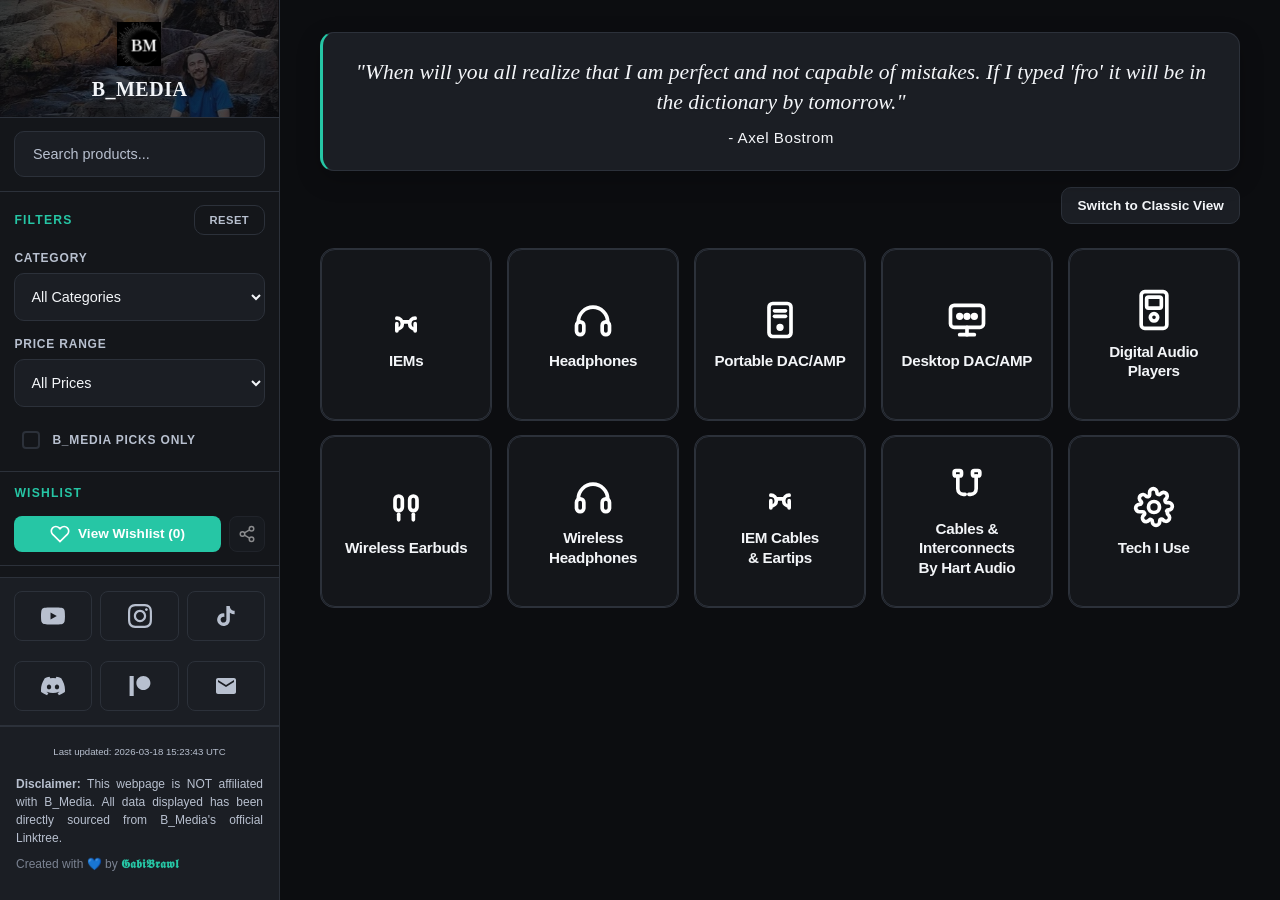
==== index.html @ 63b1d987 "Implement major mobile layout improvements. Add new default category view." ====
<!DOCTYPE html>
<html lang="en">
<head>
    <meta charset="UTF-8">
    <meta name="viewport" content="width=device-width, initial-scale=1.0">
    <title>B_Media - Audiophile Gear Recommendations</title>
    <link rel="icon" type="image/x-icon" href="favicon.ico">
    <link rel="stylesheet" href="css/style.css">
</head>
<body>
    <div class="container">
        <!-- Mobile Header (only visible on mobile) -->
        <header class="mobile-header">
            <img src="favicon.ico" alt="B_Media Logo" class="mobile-header-logo">
            <h1>B_MEDIA</h1>
        </header>

        <!-- Overlay for mobile filter panel -->
        <div class="sidebar-overlay" id="sidebar-overlay"></div>
        
        <!-- Bottom Bar (Mobile Only) -->
        <div id="bottom-bar" class="bottom-bar">
            <div id="bottom-bar-head" class="bottom-bar-head">
                <img src="favicon.ico" alt="B_Media" class="bottom-bar-logo">
                <span id="bottom-bar-text" class="bottom-bar-text">Tap to open filters</span>
                <button id="wishlist-btn" class="bottom-bar-wishlist" aria-label="Wishlist">
                    <svg width="24" height="24" viewBox="0 0 24 24" fill="none" stroke="white" stroke-width="2" stroke-linecap="round" stroke-linejoin="round">
                        <path d="M20.84 4.61a5.5 5.5 0 0 0-7.78 0L12 5.67l-1.06-1.06a5.5 5.5 0 0 0-7.78 7.78l1.06 1.06L12 21.23l7.78-7.78 1.06-1.06a5.5 5.5 0 0 0 0-7.78z"></path>
                    </svg>
                </button>
            </div>
            <div id="bottom-bar-panel" class="bottom-bar-panel"></div>
        </div>
        
        <aside class="sidebar" id="sidebar">
            <div class="sidebar-header">
            <div class="sidebar-header-content">
                    <img src="favicon.ico" alt="B_Media Logo" class="sidebar-logo">
                    <h1>B_MEDIA</h1>
                </div>
                <button class="sidebar-close-btn" id="sidebar-close" aria-label="Close filters">×</button>
            </div>

            <!-- Quick Search -->
            <div class="sidebar-section">
                <div class="search-box">
                    <input type="text" id="search-input" placeholder="Search products...">
                </div>
            </div>

            <!-- Filters Section -->
            <div class="sidebar-section">
                <div class="section-header">
                    <h3>Filters</h3>
                    <button id="reset-filters" class="reset-btn">Reset</button>
                </div>

                <div class="filter-controls">
                    <div class="filter-item">
                        <label for="category-filter">Category</label>
                        <select id="category-filter">
                            <option value="all">All Categories</option>
                            <!-- Options will be populated dynamically by JavaScript -->
                        </select>
                    </div>

                    <div class="filter-item">
                        <label for="price-filter">Price Range</label>
                        <select id="price-filter">
                            <option value="all">All Prices</option>
                            <option value="0-50">$0 - $50</option>
                            <option value="50-100">$50 - $100</option>
                            <option value="100-200">$100 - $200</option>
                            <option value="200-500">$200 - $500</option>
                            <option value="500+">$500+</option>
                        </select>
                    </div>

                    <div class="filter-item">
                        <label class="checkbox-label">
                            <input type="checkbox" id="show-picks-only">
                            <span class="checkmark"></span>
                            B_Media Picks Only
                        </label>
                    </div>
                </div>
            </div>

            <!-- Wishlist Section -->
            <div class="sidebar-section">
                <div class="section-header">
                    <h3>Wishlist</h3>
                </div>
                <div class="wishlist-controls">
                    <button id="show-wishlist-btn" class="wishlist-btn">
                        <svg width="20" height="20" viewBox="0 0 24 24" fill="none" stroke="currentColor" stroke-width="2">
                            <path d="M20.84 4.61a5.5 5.5 0 0 0-7.78 0L12 5.67l-1.06-1.06a5.5 5.5 0 0 0-7.78 7.78l1.06 1.06L12 21.23l7.78-7.78 1.06-1.06a5.5 5.5 0 0 0 0-7.78z"></path>
                        </svg>
                        <span>View Wishlist (<span id="wishlist-count">0</span>)</span>
                    </button>
                    <button id="share-wishlist-btn" class="share-btn" title="Share Wishlist">
                        <svg width="18" height="18" viewBox="0 0 24 24" fill="none" stroke="currentColor" stroke-width="2">
                            <circle cx="18" cy="5" r="3"></circle>
                            <circle cx="6" cy="12" r="3"></circle>
                            <circle cx="18" cy="19" r="3"></circle>
                            <line x1="8.59" y1="13.51" x2="15.42" y2="17.49"></line>
                            <line x1="15.41" y1="6.51" x2="8.59" y2="10.49"></line>
                        </svg>
                    </button>
                </div>
            </div>

            <!-- Social Links -->
            <div class="sidebar-section social-section">
                <div class="social-links">
                    <!-- Content Platforms -->
                    <div class="social-row">
                        <a href="https://www.youtube.com/@B_Media24" target="_blank" aria-label="YouTube" title="YouTube">
                            <svg width="24" height="24" viewBox="0 0 24 24" fill="currentColor">
                                <path d="M23.498 6.186a3.016 3.016 0 0 0-2.122-2.136C19.505 3.545 12 3.545 12 3.545s-7.505 0-9.377.505A3.017 3.017 0 0 0 .502 6.186C0 8.07 0 12 0 12s0 3.93.502 5.814a3.016 3.016 0 0 0 2.122 2.136c1.871.505 9.376.505 9.376.505s7.505 0 9.377-.505a3.015 3.015 0 0 0 2.122-2.136C24 15.93 24 12 24 12s0-3.93-.502-5.814zM9.545 15.568V8.432L15.818 12l-6.273 3.568z"/>
                            </svg>
                        </a>
                        <a href="https://www.instagram.com/b_media_24/" target="_blank" aria-label="Instagram" title="Instagram">
                            <svg width="24" height="24" viewBox="0 0 24 24" fill="currentColor">
                                <path d="M12 2.163c3.204 0 3.584.012 4.85.07 3.252.148 4.771 1.691 4.919 4.919.058 1.265.069 1.645.069 4.849 0 3.205-.012 3.584-.069 4.849-.149 3.225-1.664 4.771-4.919 4.919-1.266.058-1.644.07-4.85.07-3.204 0-3.584-.012-4.849-.07-3.26-.149-4.771-1.699-4.919-4.92-.058-1.265-.07-1.644-.07-4.849 0-3.204.013-3.583.07-4.849.149-3.227 1.664-4.771 4.919-4.919 1.266-.057 1.645-.069 4.849-.069zm0-2.163c-3.259 0-3.667.014-4.947.072-4.358.2-6.78 2.618-6.98 6.98-.059 1.281-.073 1.689-.073 4.948 0 3.259.014 3.668.072 4.948.2 4.358 2.618 6.78 6.98 6.98 1.281.058 1.689.072 4.948.072 3.259 0 3.668-.014 4.948-.072 4.354-.2 6.782-2.618 6.979-6.98.059-1.28.073-1.689.073-4.948 0-3.259-.014-3.667-.072-4.947-.196-4.354-2.617-6.78-6.979-6.98-1.281-.059-1.69-.073-4.949-.073zm0 5.838c-3.403 0-6.162 2.759-6.162 6.162s2.759 6.163 6.162 6.163 6.162-2.759 6.162-6.163c0-3.403-2.759-6.162-6.162-6.162zm0 10.162c-2.209 0-4-1.79-4-4 0-2.209 1.791-4 4-4s4 1.791 4 4c0 2.21-1.791 4-4 4zm6.406-11.845c-.796 0-1.441.645-1.441 1.44s.645 1.44 1.441 1.44c.795 0 1.439-.645 1.439-1.44s-.644-1.44-1.439-1.44z"/>
                            </svg>
                        </a>
                        <a href="https://www.tiktok.com/@axel_bostrom" target="_blank" aria-label="TikTok" title="TikTok">
                            <svg width="24" height="24" viewBox="0 0 24 24" fill="currentColor">
                                <path d="M19.59 6.69a4.83 4.83 0 0 1-3.77-4.25V2h-3.45v13.67a2.89 2.89 0 0 1-5.2 1.74 2.89 2.89 0 0 1 2.31-4.64 2.93 2.93 0 0 1 .88.13V9.4a6.84 6.84 0 0 0-1-.05A6.33 6.33 0 0 0 5 20.1a6.34 6.34 0 0 0 10.86-4.43v-7a8.16 8.16 0 0 0 4.77 1.52v-3.4a4.85 4.85 0 0 1-1-.1z"/>
                            </svg>
                        </a>
                    </div>
                    <!-- Community & Support -->
                    <div class="social-row">
                        <a href="https://discord.gg/KtcQSk4yeR" target="_blank" aria-label="Discord" title="Discord">
                            <svg width="24" height="24" viewBox="0 0 24 24" fill="currentColor">
                                <path d="M20.317 4.37a19.791 19.791 0 0 0-4.885-1.515a.074.074 0 0 0-.079.037c-.21.375-.444.864-.608 1.25a18.27 18.27 0 0 0-5.487 0a12.64 12.64 0 0 0-.617-1.25a.077.077 0 0 0-.079-.037A19.736 19.736 0 0 0 3.677 4.37a.07.07 0 0 0-.032.027C.533 9.046-.32 13.58.099 18.057a.082.082 0 0 0 .031.057a19.9 19.9 0 0 0 5.993 3.03a.078.078 0 0 0 .084-.028a14.09 14.09 0 0 0 1.226-1.994a.076.076 0 0 0-.041-.106a13.107 13.107 0 0 1-1.872-.892a.077.077 0 0 1-.008-.128a10.2 10.2 0 0 0 .372-.292a.074.074 0 0 1 .077-.01c3.928 1.793 8.18 1.793 12.062 0a.074.074 0 0 1 .078.01c.12.098.246.198.373.292a.077.077 0 0 1-.006.127a12.299 12.299 0 0 1-1.873.892a.077.077 0 0 0-.041.107c.36.698.772 1.362 1.225 1.993a.076.076 0 0 0 .084.028a19.839 19.839 0 0 0 6.002-3.03a.077.077 0 0 0 .032-.054c.5-5.177-.838-9.674-3.549-13.66a.061.061 0 0 0-.031-.03zM8.02 15.33c-1.183 0-2.157-1.085-2.157-2.419c0-1.333.956-2.419 2.157-2.419c1.21 0 2.176 1.096 2.157 2.42c0 1.333-.956 2.418-2.157 2.418zm7.975 0c-1.183 0-2.157-1.085-2.157-2.419c0-1.333.955-2.419 2.157-2.419c1.21 0 2.176 1.096 2.157 2.42c0 1.333-.946 2.418-2.157 2.418z"/>
                            </svg>
                        </a>
                        <a href="https://patreon.com/AxelBostrom" target="_blank" aria-label="Patreon" title="Patreon">
                            <svg width="24" height="24" viewBox="0 0 24 24" fill="currentColor">
                                <path d="M15.386 2c-3.884 0-7.034 3.15-7.034 7.034 0 3.885 3.15 7.035 7.034 7.035 3.885 0 7.035-3.15 7.035-7.035C22.421 5.15 19.271 2 15.386 2zM1.579 22h4.137V2H1.579v20z"/>
                            </svg>
                        </a>
                        <a href="mailto:bostrommediastrategies@gmail.com" aria-label="Email" title="Email">
                            <svg width="24" height="24" viewBox="0 0 24 24" fill="currentColor">
                                <path d="M20 4H4c-1.1 0-2 .9-2 2v12c0 1.1.9 2 2 2h16c1.1 0 2-.9 2-2V6c0-1.1-.9-2-2-2zm0 4l-8 5-8-5V6l8 5 8-5v2z"/>
                            </svg>
                        </a>
                    </div>
                </div>
            </div>

            <!-- Footer -->
            <div class="sidebar-footer">
                <div id="last-updated" class="last-updated">
                    <p>Last updated: <span id="last-updated-date">Loading...</span></p>
                </div>
                <div class="disclaimer">
                    <p><strong>Disclaimer:</strong> This webpage is NOT affiliated with B_Media. All data displayed has been directly sourced from B_Media's official Linktree.</p>
                    <p>Created with 💙 by <a href="https://www.gabibrawl.dev" target="_blank">𝕲𝖆𝖇𝖎𝕭𝖗𝖆𝖜𝖑</a></p>
                </div>
            </div>
        </aside>

        <main id="main-content">
            <div class="quote-banner">
                <p class="quote-text">"In Pursuit of Audio Perfection"</p>
                <p class="quote-author">- sam!, Discord Server Admin</p>
            </div>
            <!-- Categories will be inserted here by JS -->
        </main>
    </div>

    <!-- Modal for B_Media Pick Info -->
    <div id="pick-info-modal" class="modal">
        <div class="modal-content">
            <h3>About B_Media Picks</h3>
            <p>These are products that <strong>Axel</strong> would personally choose based on his experience and preferences.</p>
            <p><strong>Important:</strong> Audio is subjective! A B_Media pick doesn't mean it's objectively better than other products. What sounds great to one person may not suit another's ears and preferences.</p>
            <p>Consider your own sound signature preferences, use case, and budget when making your decision.</p>
            <button class="modal-close">Got it!</button>
        </div>
    </div>

    <!-- Modal for Extra Data -->
    <div id="extra-data-modal" class="modal">
        <div class="modal-content">
            <h3 id="extra-data-title">Extra Data</h3>
            <div id="extra-data-content"></div>
            <button class="modal-close">Close</button>
        </div>
    </div>

    <!-- Modal for Share Wishlist -->
    <div id="share-modal" class="modal">
        <div class="modal-content">
            <h3>Share Your Wishlist</h3>
            <p>Copy this link to share your wishlist with others:</p>
            <div class="share-link-container">
                <input type="text" id="share-link-input" readonly>
                <button id="copy-link-btn" class="copy-btn">Copy</button>
            </div>
            <p class="share-note">This link contains all the information needed to view your wishlist.</p>
            <button class="modal-close">Close</button>
        </div>
    </div>

    <!-- Modal for Wishlist View -->
    <div id="wishlist-modal" class="modal">
        <div class="modal-content wishlist-modal-content">
            <div class="modal-header">
                <h3 id="wishlist-modal-title">❤️ Your Wishlist</h3>
                <span id="wishlist-item-count">0 items</span>
            </div>
            <div id="wishlist-modal-content" class="wishlist-modal-items"></div>
            <div class="wishlist-modal-actions" id="wishlist-modal-actions">
                <button id="wishlist-modal-clear" class="clear-btn">Clear Wishlist</button>
                <button class="modal-close">Close</button>
            </div>
        </div>
    </div>

    <script src="js/data.js"></script>
    <script src="js/extraData.js"></script>
    <script src="js/last_updated.js"></script>
    <script src="js/app.js"></script>
</body>
</html>
---- css/style.css ----
* {
    margin: 0;
    padding: 0;
    box-sizing: border-box;
}

:root {
    --primary-bg: #0c0d10;
    --secondary-bg: #14161a;
    --tertiary-bg: #1b1e24;
    --card-bg: var(--tertiary-bg);
    --accent-bg: #232832;
    --light-text: #f3f5f8;
    --medium-text: #b8c0cf;
    --dark-text: #7b8392;
    --border-color: #2c313a;
    --accent-color: #26c6a5;
    --accent-hover: #2fd2b0;
    --success-color: var(--accent-color);
    --success-hover: var(--accent-hover);
    --shadow-color: rgba(0, 0, 0, 0.35);
    --pick-color: #ff6b6b;
    --pick-hover: #ff5252;
    --serif-font: 'Times New Roman', Times, serif;
    --radius-sm: 10px;
    --radius-md: 14px;
    --radius-lg: 18px;
}

body {
    font-family: -apple-system, BlinkMacSystemFont, 'Segoe UI', 'Inter', Roboto, 'Helvetica Neue', Arial, sans-serif;
    background: var(--primary-bg);
    color: var(--light-text);
    margin: 0;
    padding: 0;
    min-height: 100vh;
    overflow-x: hidden;
}

.container {
    display: flex;
    min-height: 100vh;
}

.sidebar {
    width: 280px;
    background: var(--secondary-bg);
    border-right: 1px solid var(--border-color);
    position: fixed;
    left: 0;
    top: 0;
    bottom: 0;
    overflow-y: auto;
    display: flex;
    flex-direction: column;
}

main {
    flex: 1;
    margin-left: 280px;
    margin-right: auto;
    padding: 2rem 2.5rem 3rem 2.5rem;
    max-width: 1280px;
}

.quote-banner {
    background: var(--tertiary-bg);
    border: 1px solid var(--border-color);
    border-left: 3px solid var(--accent-color);
    padding: 1.5rem 1.75rem;
    margin-bottom: 2rem;
    border-radius: var(--radius-md);
    text-align: center;
    position: relative;
    box-shadow: 0 8px 24px rgba(0, 0, 0, 0.22);
}

.quote-banner::before {
    display: none;
}

.quote-banner::after {
    display: none;
}

.quote-text {
    font-family: var(--serif-font);
    font-size: 1.35rem;
    font-style: italic;
    color: var(--light-text);
    margin: 0 0 0.75rem 0;
    font-weight: 400;
    line-height: 1.4;
    text-shadow: 0 1px 2px rgba(0, 0, 0, 0.1);
    position: relative;
    z-index: 1;
}

.quote-author {
    font-size: 0.95rem;
    color: var(--muted-text);
    margin: 0;
    font-weight: 300;
    font-style: normal;
    letter-spacing: 0.5px;
    position: relative;
    z-index: 1;
}

.sidebar-footer .last-updated {
    margin-bottom: 0rem;
    font-size: 0.2rem !important;
    color: var(--medium-text);
    text-align: center;
}

.sidebar-footer .last-updated p {
    font-size: 0.6rem !important;
    margin: 0;
}

.category {
    margin-bottom: 3rem;
    scroll-margin-top: 100px;
}

.view-mode-bar {
    display: flex;
    justify-content: flex-end;
    margin: -1rem 0 1.5rem 0;
}

.view-mode-toggle-btn {
    background: var(--tertiary-bg);
    color: var(--light-text);
    border: 1px solid var(--border-color);
    border-radius: var(--radius-sm);
    padding: 0.62rem 0.95rem;
    font-size: 0.85rem;
    font-weight: 600;
    cursor: pointer;
    transition: all 0.2s ease;
}

.view-mode-toggle-btn:hover {
    border-color: var(--accent-color);
    color: var(--accent-color);
    transform: translateY(-1px);
}

.category-collapsible {
    margin-bottom: 1.2rem;
}

.category-options-grid {
    display: grid;
    grid-template-columns: repeat(auto-fit, minmax(170px, 1fr));
    gap: 0.9rem;
}

.category-collapsible {
    margin-bottom: 0;
    border: 1px solid var(--border-color);
    border-radius: var(--radius-md);
    background: var(--tertiary-bg);
    overflow: hidden;
}

.category-toggle-btn {
    width: 100%;
    display: flex;
    flex-direction: column;
    justify-content: center;
    align-items: center;
    gap: 0.8rem;
    border: 1px solid var(--border-color);
    background: var(--secondary-bg);
    color: var(--light-text);
    border-radius: var(--radius-md);
    padding: 1.2rem 0.9rem;
    cursor: pointer;
    transition: border-color 0.2s ease;
    text-align: center;
    min-height: 160px;
    aspect-ratio: 1 / 1;
    position: relative;
    overflow: hidden;
}

.category-toggle-btn:hover {
    border-color: var(--accent-color);
}

.category-toggle-content {
    display: flex;
    align-items: center;
    justify-content: center;
    flex-direction: column;
    gap: 0.6rem;
    min-width: 0;
    position: relative;
    z-index: 1;
}

.category-toggle-svg {
    width: 44px;
    height: 44px;
    display: inline-flex;
    align-items: center;
    justify-content: center;
    color: var(--accent-color);
}

.category-toggle-svg svg {
    width: 100%;
    height: 100%;
}

.category-toggle-label {
    font-size: 0.95rem;
    font-weight: 600;
    letter-spacing: -0.3px;
    line-height: 1.3;
    text-transform: capitalize;
    word-break: break-word;
    text-wrap: balance;
    color: var(--light-text);
}

.category-toggle-icon {
    display: none;
}

.category-page-header {
    margin-bottom: 1.5rem;
    background: var(--tertiary-bg);
    border: 1px solid var(--border-color);
    border-radius: var(--radius-md);
    padding: 1rem 1.1rem;
    display: flex;
    flex-direction: column;
    gap: 0.85rem;
}

.category-page-back {
    align-self: flex-start;
    border: 1px solid var(--border-color);
    background: var(--secondary-bg);
    color: var(--light-text);
    border-radius: var(--radius-sm);
    padding: 0.45rem 0.75rem;
    font-size: 0.85rem;
    font-weight: 600;
    cursor: pointer;
    transition: color 0.2s ease, border-color 0.2s ease;
}

.category-page-back:hover {
    color: var(--accent-color);
    border-color: var(--accent-color);
}

.category-page-title {
    font-size: 1.45rem;
    margin: 0;
    color: var(--light-text);
    display: flex;
    align-items: center;
    gap: 0.55rem;
}

.category-page-title-icon {
    width: 28px;
    height: 28px;
    display: inline-flex;
    align-items: center;
    justify-content: center;
    color: var(--accent-color);
}

.category-page-title-icon svg {
    width: 100%;
    height: 100%;
}

.category-page-count {
    margin: 0.25rem 0 0 0;
    color: var(--medium-text);
    font-size: 0.9rem;
}

.items.category-page-items {
    display: grid;
    grid-template-columns: repeat(auto-fill, minmax(280px, 1fr));
    gap: 1.2rem;
    overflow: visible;
    padding: 0;
}

.category h2 {
    font-size: 1.6rem;
    color: var(--light-text);
    margin-bottom: 1.25rem;
    padding-bottom: 0.5rem;
    border-bottom: 1px solid var(--border-color);
    text-transform: capitalize;
    letter-spacing: -0.2px;
    font-weight: 600;
}

.items {
    display: grid;
    grid-template-columns: repeat(auto-fill, minmax(280px, 1fr));
    gap: 1.2rem;
}

.item {
    background: var(--card-bg);
    border: 1px solid var(--border-color);
    border-radius: var(--radius-md);
    padding: 0;
    display: flex;
    flex-direction: column;
    gap: 0;
    box-shadow: 0 6px 18px rgba(0, 0, 0, 0.2);
    transition: box-shadow 0.3s ease, border-color 0.3s ease, transform 0.3s ease;
    position: relative;
    overflow: hidden;
    contain: layout style paint;
}

.item:hover {
    border-color: var(--accent-color);
    box-shadow: 0 10px 24px rgba(38, 198, 165, 0.15);
    transform: translateY(-2px);
    background: var(--card-bg);
}

.item-image {
    width: 100%;
    height: 200px;
    object-fit: cover;
    border-radius: var(--radius-md) var(--radius-md) 0 0;
    position: relative;
    display: block;
    transition: transform 0.3s ease;
}

.item-image-wrapper {
    position: relative;
    overflow: hidden;
    border-radius: var(--radius-md) var(--radius-md) 0 0;
}

/* Share button overlay on image */
.item-image-wrapper .share-product-btn {
    position: absolute;
    bottom: 0.5rem;
    right: 0.5rem;
    background: rgba(9, 9, 11, 0.85);
    backdrop-filter: blur(4px);
    color: var(--medium-text);
    border: none;
    border-radius: 6px;
    cursor: pointer;
    padding: 0;
    width: 32px;
    height: 32px;
    display: flex;
    align-items: center;
    justify-content: center;
    transition: all 0.2s ease;
    opacity: 0;
    z-index: 3;
}

.item:hover .item-image-wrapper .share-product-btn {
    opacity: 1;
}

.item-image-wrapper .share-product-btn:hover {
    background: var(--accent-color);
    color: white;
}

.item-image-wrapper .share-product-btn.copied {
    background: var(--accent-color);
    color: white;
}

.item-image-wrapper .share-product-btn svg {
    width: 14px;
    height: 14px;
}

.item-image.broken {
    display: flex;
    align-items: center;
    justify-content: center;
    font-size: 3rem;
    opacity: 0.3;
    padding-top: 10%;
}

.item-image[src*="placeholder"]::before,
.item-image[src=""]::before,
.item-image:not([src])::before {
    content: "🎵";
    font-size: 3rem;
    opacity: 0.3;
}

.item-header {
    display: flex;
    align-items: flex-start;
    justify-content: space-between;
    gap: 0.75rem;
    position: relative;
    padding: 1rem 1rem 0 1rem;
    margin-bottom: 0;
    flex: 1;
}

.item h3 {
    font-size: 1.15rem;
    font-weight: 600;
    color: var(--light-text);
    flex: 1;
    margin: 0;
    line-height: 1.4;
    position: relative;
    z-index: 1;
    text-shadow: none;
}

.pick-badge {
    background: var(--pick-color);
    color: white;
    padding: 0.4rem 0.9rem;
    border-radius: 20px;
    font-size: 0.7rem;
    font-weight: 700;
    white-space: nowrap;
    text-transform: uppercase;
    letter-spacing: 0.3px;
    box-shadow: 0 2px 8px rgba(255, 107, 107, 0.4);
    cursor: help;
    transition: all 0.3s ease;
    position: absolute;
    top: 0.5rem;
    right: 0.5rem;
    z-index: 2;
}

.pick-badge:hover {
    background: var(--pick-hover);
    transform: scale(1.05);
}

.item-price {
    color: var(--success-color);
    font-size: 1.1rem;
    font-weight: 700;
    letter-spacing: -0.2px;
    position: absolute;
    top: 0.5rem;
    left: 0.5rem;
    z-index: 2;
    background: rgba(12, 13, 16, 0.78);
    padding: 0.3rem 0.7rem;
    border-radius: 8px;
    backdrop-filter: blur(4px);
}

.item p {
    color: var(--success-color);
    font-size: 1.25rem;
    font-weight: 700;
    margin: 0.5rem 0 0 0;
    padding: 0 1rem;
    letter-spacing: -0.2px;
    position: relative;
    z-index: 1;
}

.item-buttons {
    display: flex;
    gap: 0.5rem;
    padding: 0.9rem 0.9rem 1rem 0.9rem;
    align-items: center;
    justify-content: space-between;
}

.item a {
    display: flex;
    align-items: center;
    justify-content: center;
    background: var(--accent-color);
    color: #042f27;
    padding: 0.75rem 1rem;
    text-decoration: none;
    border-radius: var(--radius-sm);
    font-weight: 600;
    font-size: 0.85rem;
    transition: all 0.2s ease;
    border: none;
    cursor: pointer;
    position: relative;
    z-index: 1;
    text-align: center;
    flex: 1;
    min-height: 40px;
}

.item a:hover {
    background: var(--accent-hover);
    transform: translateY(-2px);
}

.item .extra-data-btn {
    background: var(--accent-color);
    color: white;
    padding: 0;
    border-radius: var(--radius-sm);
    font-weight: 600;
    font-size: 0.9rem;
    transition: all 0.2s ease;
    border: none;
    cursor: pointer;
    position: relative;
    z-index: 1;
    text-align: center;
    text-decoration: none;
    width: 40px;
    height: 40px;
    max-width: 40px;
    display: flex;
    align-items: center;
    justify-content: center;
    flex-shrink: 0;
}

.item .extra-data-btn:hover {
    background: var(--accent-hover);
    transform: translateY(-2px);
}

.item:hover .item-image {
    transform: scale(1.05);
}

.sidebar-footer {
    padding: 1.2rem 1rem;
    background: var(--tertiary-bg);
    border-top: 1px solid var(--border-color);
}

.sidebar-footer p {
    margin: 0 0 1rem 0;
    color: var(--medium-text);
    font-size: 0.8rem;
}

.sidebar-footer a {
    color: var(--accent-color);
    text-decoration: none;
    font-weight: 600;
    transition: color 0.2s ease;
}

.sidebar-footer a:hover {
    color: var(--accent-hover);
}

.social-links {
    display: flex;
    flex-direction: column;
    gap: 0.75rem;
}

.social-row {
    display: flex;
    gap: 0.75rem;
    justify-content: space-between;
}

.social-row a {
    flex: 1;
    padding: 0.9rem;
    background: var(--card-bg);
    border-radius: var(--radius-sm);
    text-align: center;
    transition: all 0.2s ease;
    border: 1px solid var(--border-color);
    display: flex;
    align-items: center;
    justify-content: center;
    color: var(--medium-text);
}

.social-row a:hover {
    background: var(--accent-bg);
    border-color: var(--accent-color);
    color: var(--accent-color);
    transform: translateY(-1px);
}

.social-links svg {
    width: 24px;
    height: 24px;
}

.disclaimer {
    margin-top: 0.3rem;
    padding-top: 0.3rem;
}

.disclaimer p {
    font-size: 0.75rem;
    color: var(--dark-text);
    margin: 0.5rem 0;
    line-height: 1.5;
    text-align: justify;
}

.disclaimer p:first-child {
    color: var(--medium-text);
}

.disclaimer a {
    color: var(--accent-color);
    font-weight: 600;
}

.disclaimer a:hover {
    color: var(--accent-hover);
}

/* Scrollbar styling */
::-webkit-scrollbar {
    width: 10px;
}

::-webkit-scrollbar-track {
    background: var(--primary-bg);
}

::-webkit-scrollbar-thumb {
    background: var(--accent-color);
    border-radius: 5px;
}

::-webkit-scrollbar-thumb:hover {
    background: var(--accent-hover);
}

.sidebar-header {
    padding: 1.35rem 1rem 1rem 1rem;
    border-bottom: 1px solid var(--border-color);
    background: var(--secondary-bg);
    background-image: linear-gradient(rgba(12, 13, 16, 0.72), rgba(12, 13, 16, 0.72)), url('../hero_image.jpeg');
    background-size: cover;
    background-position: top center;
    display: flex;
    flex-direction: column;
    align-items: center;
    gap: 0.75rem;
    position: sticky;
    top: 0;
    z-index: 100;
}

.sidebar-header-content {
    display: flex;
    flex-direction: column;
    align-items: center;
    gap: 0.75rem;
    position: relative;
    z-index: 1;
}

.sidebar-logo {
    width: 44px;
    height: 44px;
    object-fit: contain;
}

.sidebar-header h1 {
    font-family: var(--serif-font);
    font-size: 1.25rem;
    font-weight: 700;
    margin: 0;
    color: var(--light-text);
    letter-spacing: 0.5px;
    text-align: center;
    text-shadow: none;
}

.sidebar-close-btn {
    display: none;
}

.sidebar-section {
    padding: 0.85rem 0.9rem;
    border-bottom: 1px solid var(--border-color);
}

.sidebar-section:last-child {
    border-bottom: none;
    margin-top: auto;
}

.sidebar-section.social-section {
    background: var(--tertiary-bg);
    border-top: 1px solid var(--border-color);
    margin-top: auto;
}

.search-box {
    position: relative;
}

.search-box input {
    width: 100%;
    padding: 0.875rem 1.1rem;
    border: 1px solid var(--border-color);
    border-radius: var(--radius-sm);
    background: var(--tertiary-bg);
    color: var(--light-text);
    font-size: 0.9rem;
    transition: all 0.3s ease;
}

.search-box input:hover {
    border-color: var(--accent-color);
}

.search-box input:focus {
    outline: none;
    border-color: var(--accent-color);
    background: var(--card-bg);
    box-shadow: 0 0 0 2px rgba(38, 198, 165, 0.2);
}

.search-box input::placeholder {
    color: var(--medium-text);
}

.section-header {
    display: flex;
    align-items: center;
    justify-content: space-between;
    margin-bottom: 1rem;
    gap: 0.75rem;
}

.section-header h3 {
    font-size: 0.76rem;
    font-weight: 700;
    color: var(--accent-color);
    text-transform: uppercase;
    letter-spacing: 1.2px;
    margin: 0;
}

.reset-btn {
    padding: 0.5rem 0.9rem;
    background: transparent;
    color: var(--medium-text);
    border: 1px solid var(--border-color);
    border-radius: var(--radius-sm);
    cursor: pointer;
    font-weight: 600;
    font-size: 0.7rem;
    transition: all 0.2s ease;
    text-transform: uppercase;
    letter-spacing: 0.5px;
}

.reset-btn:hover {
    background: var(--accent-color);
    color: white;
    border-color: var(--accent-color);
}

.filter-controls {
    display: flex;
    flex-direction: column;
    gap: 1rem;
}

.filter-item {
    display: flex;
    flex-direction: column;
    gap: 0.5rem;
}

.filter-item label {
    color: var(--medium-text);
    font-size: 0.75rem;
    font-weight: 600;
    text-transform: uppercase;
    letter-spacing: 0.8px;
}

.filter-item select {
    padding: 0.875rem 0.75rem;
    border: 1px solid var(--border-color);
    border-radius: var(--radius-sm);
    background: var(--tertiary-bg);
    color: var(--light-text);
    font-size: 0.9rem;
    transition: all 0.3s cubic-bezier(0.4, 0, 0.2, 1);
    cursor: pointer;
}

.filter-item select:focus {
    outline: none;
    border-color: var(--accent-color);
    background: var(--card-bg);
    box-shadow: 0 0 0 2px rgba(38, 198, 165, 0.2);
}

.checkbox-label {
    display: flex;
    align-items: center;
    gap: 0.75rem;
    cursor: pointer;
    font-size: 0.9rem;
    color: var(--light-text);
    text-transform: none;
    font-weight: normal;
    letter-spacing: normal;
    padding: 0.5rem;
    border-radius: var(--radius-sm);
    transition: all 0.3s ease;
}

.checkbox-label:hover {
    background: var(--tertiary-bg);
}

.checkbox-label input[type="checkbox"] {
    position: absolute;
    opacity: 0;
    cursor: pointer;
}

.checkmark {
    width: 18px;
    height: 18px;
    border: 2px solid var(--border-color);
    border-radius: 4px;
    position: relative;
    transition: all 0.3s ease;
}

.checkbox-label input[type="checkbox"]:checked ~ .checkmark {
    background: var(--accent-color);
    border-color: var(--accent-color);
}

.checkbox-label input[type="checkbox"]:checked ~ .checkmark::after {
    content: '✓';
    position: absolute;
    top: 50%;
    left: 50%;
    transform: translate(-50%, -50%);
    color: white;
    font-size: 12px;
    font-weight: bold;
}

/* Modal for pick badge info */
.modal {
    visibility: hidden;
    opacity: 0;
    position: fixed;
    z-index: 2000;
    left: 0;
    top: 0;
    width: 100%;
    height: 100%;
    background: rgba(0, 0, 0, 0.7);
    transition: opacity 0.2s ease, visibility 0.2s ease;
}

#wishlist-modal {
    z-index: 2000;
}

#extra-data-modal {
    z-index: 2100;
}

#share-modal {
    z-index: 2050;
}

#shared-wishlist-modal {
    z-index: 2050;
}

.modal.show {
    visibility: visible;
    opacity: 1;
    display: flex;
    align-items: center;
    justify-content: center;
}

.modal-content {
    background: var(--card-bg);
    border: 1px solid var(--border-color);
    border-radius: var(--radius-lg);
    padding: 1.5rem;
    max-width: 500px;
    width: 90%;
    box-shadow: 0 14px 40px var(--shadow-color);
}

.modal-content.wishlist-modal-content {
    max-width: 900px;
    max-height: 80vh;
    overflow-y: auto;
    display: flex;
    flex-direction: column;
}

.modal-header {
    display: flex;
    align-items: center;
    justify-content: space-between;
    margin-bottom: 1.5rem;
    padding-bottom: 1rem;
    border-bottom: 1px solid var(--border-color);
}

.modal-header h3 {
    margin: 0;
    color: var(--light-text);
    font-size: 1.5rem;
    font-weight: 600;
}

.modal-header span {
    color: var(--medium-text);
    font-size: 0.9rem;
}

.wishlist-modal-items {
    flex: 1;
    overflow-y: auto;
    margin-bottom: 1.5rem;
    display: grid;
    grid-template-columns: repeat(auto-fit, minmax(300px, 1fr));
    gap: 1.5rem;
}

.wishlist-modal-content .category {
    margin-bottom: 2rem;
}

.wishlist-modal-content .category h2 {
    font-size: 1.3rem;
    color: var(--light-text);
    margin-bottom: 1rem;
    padding-bottom: 0.5rem;
    border-bottom: 1px solid var(--border-color);
}

.wishlist-modal-actions {
    display: flex;
    gap: 0.75rem;
    justify-content: center;
    padding-top: 1rem;
    border-top: 1px solid var(--border-color);
    flex-wrap: wrap;
}

.wishlist-actions-primary {
    display: flex;
    gap: 0.75rem;
    justify-content: center;
}

.wishlist-actions-secondary {
    display: flex;
    gap: 0.75rem;
    justify-content: center;
}

.action-btn {
    padding: 0.75rem 1.5rem;
    border-radius: 8px;
    border: none;
    cursor: pointer;
    font-weight: 600;
    font-size: 0.9rem;
    transition: all 0.2s ease;
    display: flex;
    align-items: center;
    justify-content: center;
    gap: 0.5rem;
    min-width: 100px;
}

.action-btn.primary {
    background: var(--accent-color);
    color: white;
}

.action-btn.primary:hover {
    background: var(--accent-hover);
}

.action-btn.secondary {
    background: #5865F2;
    color: white;
}

.action-btn.secondary:hover {
    background: #4752c4;
}

.action-btn.secondary.copied {
    background: var(--accent-color);
}

.action-btn.danger {
    background: var(--pick-color);
    color: white;
}

.action-btn.danger:hover {
    background: var(--pick-hover);
}

.action-btn.tertiary {
    background: var(--tertiary-bg);
    color: var(--medium-text);
    border: 1px solid var(--border-color);
}

.action-btn.tertiary:hover {
    background: var(--accent-bg);
    color: var(--light-text);
}

button svg {
    stroke: white;
}

.action-btn svg {
    flex-shrink: 0;
    stroke: white;
}

/* Compact card style for wishlist */
.wishlist-modal-content .item {
    display: flex;
    gap: 1rem;
    padding: 1rem;
    flex-direction: row;
    background: var(--tertiary-bg);
    border: 1px solid var(--border-color);
    border-radius: 12px;
    box-shadow: 0 2px 8px rgba(0, 0, 0, 0.1);
    transition: all 0.2s ease;
    position: relative;
    overflow: hidden;
    margin-top: 1rem;
}

.wishlist-modal-content .item:hover {
    border-color: var(--accent-color);
    box-shadow: 0 4px 12px rgba(0, 0, 0, 0.15);
    transform: translateY(-2px);
}

.wishlist-modal-content .item-image-wrapper {
    flex-shrink: 0;
    position: relative;
}

.wishlist-modal-content .item-image {
    width: 80px;
    height: 80px;
    border-radius: 8px;
    object-fit: cover;
    border: 2px solid rgba(11, 187, 152, 0.2);
    transition: all 0.35s cubic-bezier(0.34, 1.56, 0.64, 1);
    box-shadow: 0 4px 12px rgba(0, 0, 0, 0.1);
}

.wishlist-modal-content .item:hover .item-image {
    transform: scale(1.08) rotate(1deg);
    border-color: var(--accent-color);
    box-shadow: 0 8px 20px rgba(11, 187, 152, 0.2);
}

.wishlist-modal-content .item-info {
    flex: 1;
    display: flex;
    flex-direction: column;
    justify-content: space-between;
    gap: 0.75rem;
    min-width: 0;
}

.wishlist-modal-content .item-header {
    flex: 1;
    padding: 0;
    margin: 0;
    display: flex;
    flex-direction: column;
    justify-content: flex-start;
    gap: 0.25rem;
}

.wishlist-modal-content .item h3 {
    font-size: 0.95rem;
    font-weight: 700;
    margin: 0;
    line-height: 1.4;
    color: var(--light-text);
    word-break: break-word;
    text-shadow: 0 1px 2px rgba(0, 0, 0, 0.05);
}

.wishlist-modal-content .item p {
    font-size: 1.1rem;
    font-weight: 800;
    margin: 0;
    color: var(--accent-color);
    letter-spacing: -0.3px;
}

.wishlist-modal-content .item-buttons {
    gap: 0.5rem;
    padding: 0;
    align-items: center;
    justify-content: flex-start;
    display: flex;
    flex-wrap: wrap;
    flex-shrink: 0;
}

.wishlist-modal-content .item a {
    display: flex;
    align-items: center;
    justify-content: center;
    background: white;
    color: var(--primary-bg);
    padding: 0.75rem 1rem;
    text-decoration: none;
    border-radius: 8px;
    font-weight: 600;
    font-size: 0.85rem;
    transition: all 0.2s ease;
    border: none;
    cursor: pointer;
    position: relative;
    z-index: 1;
    text-align: center;
    flex: 1;
    min-height: 40px;
}

.wishlist-modal-content .item a:hover {
    background: var(--light-text);
    transform: translateY(-2px);
}

.wishlist-modal-content .favorite-btn,
.wishlist-modal-content .extra-data-btn {
    background: var(--accent-color);
    color: white;
    padding: 0;
    border-radius: 8px;
    font-weight: 600;
    font-size: 0.9rem;
    transition: all 0.2s ease;
    border: none;
    cursor: pointer;
    position: relative;
    z-index: 1;
    text-align: center;
    text-decoration: none;
    width: 40px;
    height: 40px;
    max-width: 40px;
    display: flex;
    align-items: center;
    justify-content: center;
    flex-shrink: 0;
}

.wishlist-modal-content .favorite-btn:hover,
.wishlist-modal-content .extra-data-btn:hover {
    transform: translateY(-2px);
}

.wishlist-modal-actions .markdown-btn {
    background: #5865F2;
    color: white;
    display: flex;
    align-items: center;
    justify-content: center;
    gap: 0.5rem;
}

.wishlist-modal-actions .markdown-btn:hover {
    background: #4752c4;
}

.wishlist-modal-actions .markdown-btn.copied {
    background: var(--accent-color);
}

.wishlist-modal-actions .clear-btn {
    background: #ff6b6b;
    color: white;
}

.wishlist-modal-actions .clear-btn:hover {
    background: #ff5252;
}

.wishlist-modal-actions .modal-close {
    flex: 1;
    background: var(--accent-color);
    color: white;
}

.wishlist-modal-actions .modal-close:hover {
    background: var(--accent-hover);
}

.modal-content h3 {
    color: var(--light-text);
    font-size: 1.5rem;
    margin: 0 0 1rem 0;
    font-weight: 600;
}

.modal-content p {
    color: var(--medium-text);
    line-height: 1.7;
    margin: 0 0 1.5rem 0;
    font-size: 1rem;
}

.modal-close {
    background: var(--accent-color);
    color: white;
    border: none;
    padding: 0.75rem 1.5rem;
    border-radius: 10px;
    cursor: pointer;
    font-weight: 600;
    font-size: 0.9rem;
    transition: background 0.3s ease;
}

.modal-close:hover {
    background: var(--accent-hover);
}

/* Extra Data Modal Styles */
.extra-images {
    display: flex;
    flex-wrap: wrap;
    gap: 1rem;
    margin-bottom: 1.5rem;
}

.extra-image {
    max-width: 100%;
    height: auto;
    border-radius: 8px;
    box-shadow: 0 4px 12px rgba(0, 0, 0, 0.2);
}

.extra-tiktoks {
    margin-bottom: 1.5rem;
    text-align: center;
}

.extra-tiktoks h4 {
    color: var(--light-text);
    font-size: 1.2rem;
    margin: 0 0 0.5rem 0;
}

.tiktok-link {
    display: inline-block;
    background: #ff0050;
    color: white;
    padding: 0.5rem 1rem;
    text-decoration: none;
    border-radius: 8px;
    font-weight: 500;
    margin-right: 0.5rem;
    margin-bottom: 0.5rem;
    transition: all 0.3s ease;
}

.tiktok-link:hover {
    background: #e0004a;
    transform: translateY(-1px);
    box-shadow: 0 2px 8px rgba(255, 0, 80, 0.3);
}

.extra-notes h4 {
    color: var(--light-text);
    font-size: 1.2rem;
    margin: 1rem 0 0.5rem 0;
}

.extra-notes p {
    color: var(--medium-text);
    margin: 0 0 1rem 0;
}

/* Mobile Filter Button */
.mobile-filter-btn {
    display: none;
}

/* Bottom Bar - Collapsed State */
.bottom-bar {
    display: none;
    --scroll-progress: 0%;
}

.bottom-bar::before {
    content: '';
    position: absolute;
    left: 0;
    top: 0;
    height: 3px;
    width: var(--scroll-progress);
    background: var(--accent-color);
    transition: width 0.12s linear;
    z-index: 2;
}

.bottom-bar-head {
    display: flex;
    align-items: center;
    gap: 12px;
    height: 70px;
    padding: 0 16px;
    cursor: pointer;
    flex-shrink: 0;
}

.bottom-bar-head.action-change-flash {
    animation: bottomBarActionFlash 0.55s ease;
}

@keyframes bottomBarActionFlash {
    0% {
        background: transparent;
    }
    40% {
        background: var(--accent-bg);
    }
    100% {
        background: transparent;
    }
}

.bottom-bar-panel {
    display: none;
    flex: 1;
    min-height: 0;
    overflow-y: auto;
    -webkit-overflow-scrolling: touch;
    padding-bottom: 1rem;
}

.mobile-bottom-wishlist {
    display: none;
    padding: 0.75rem 1rem 1rem;
}

.mobile-wishlist-title {
    font-size: 0.95rem;
    font-weight: 700;
    color: var(--light-text);
    margin: 0 0 0.75rem;
}

.mobile-wishlist-empty {
    color: var(--medium-text);
    font-size: 0.9rem;
    padding: 1rem 0.25rem;
}

.mobile-wishlist-category + .mobile-wishlist-category {
    margin-top: 1rem;
}

.mobile-wishlist-category h4 {
    margin: 0 0 0.5rem;
    color: var(--light-text);
    font-size: 0.9rem;
}

.mobile-wishlist-items {
    display: grid;
    grid-template-columns: repeat(2, minmax(0, 1fr));
    gap: 0.75rem;
}

.mobile-wishlist-actions {
    margin-top: 1rem;
    padding-top: 0.75rem;
    border-top: 1px solid var(--border-color);
    position: sticky;
    bottom: 0;
    background: var(--secondary-bg);
    padding-bottom: 0.75rem;
    z-index: 2;
    display: flex;
    align-items: center;
    justify-content: center;
    gap: 0.5rem;
    flex-wrap: wrap;
}

.mobile-wishlist-actions .wishlist-actions-primary,
.mobile-wishlist-actions .wishlist-actions-secondary {
    display: contents;
}

.mobile-wishlist-actions .action-btn {
    background: transparent !important;
    color: var(--light-text) !important;
    border: 1px solid var(--border-color);
    min-width: 0;
}

.mobile-wishlist-actions .action-btn:hover {
    background: transparent !important;
    border-color: var(--medium-text);
}

.mobile-wishlist-actions .action-btn svg {
    stroke: currentColor;
}

.mobile-clear-icon-btn {
    width: 42px;
    min-width: 42px;
    height: 42px;
    padding: 0;
    border-radius: 10px;
    background: var(--pick-color) !important;
    color: white !important;
    border-color: var(--pick-color) !important;
}

.mobile-clear-icon-btn svg {
    stroke: white;
}

.mobile-clear-icon-btn:hover {
    background: var(--pick-hover) !important;
    border-color: var(--pick-hover) !important;
    color: white !important;
}

.bottom-bar-logo {
    width: 40px;
    height: 40px;
    object-fit: contain;
    flex-shrink: 0;
}

.bottom-bar-text {
    flex: 1;
    font-size: 0.95rem;
    color: var(--light-text);
    text-align: center;
    font-weight: 500;
}

.bottom-bar-wishlist {
    width: 44px;
    height: 44px;
    background: none;
    border: none;
    color: var(--light-text);
    cursor: pointer;
    padding: 0;
    display: flex;
    align-items: center;
    justify-content: center;
    flex-shrink: 0;
    transition: all 0.2s ease;
}

.bottom-bar-wishlist:hover {
    transform: scale(1.1);
}

.bottom-bar-wishlist svg {
    stroke: white;
}

.bottom-bar.active .bottom-bar-panel {
    display: block;
}

.sidebar-overlay {
    display: none;
}

/* Mobile Header (hidden on desktop) */
.mobile-header {
    display: none;
}

@media (max-width: 768px) {
    /* Hide mobile header */
    .mobile-header {
        display: none !important;
    }

    /* Show floating bottom bar */
    .floating-bottom-bar {
        display: block;
    }

    /* Show new bottom bar */
    .bottom-bar {
        display: block !important;
        position: fixed;
        bottom: 16px;
        left: 16px;
        right: 16px;
        height: 70px;
        display: flex !important;
        flex-direction: column;
        background: var(--secondary-bg);
        border: 1px solid var(--border-color);
        border-radius: 16px;
        z-index: 1001;
        box-shadow: 0 4px 12px rgba(0, 0, 0, 0.25);
        user-select: none;
        -webkit-user-select: none;
        touch-action: pan-y;
        overflow: hidden;
        transition: all 0.35s cubic-bezier(0.4, 0, 0.2, 1);
    }

    .bottom-bar.active {
        left: 0;
        right: 0;
        bottom: 0;
        height: 65vh;
        border-radius: 24px 24px 0 0;
        box-shadow: 0 -10px 40px rgba(0, 0, 0, 0.4);
    }

    .bottom-bar.active .bottom-bar-panel {
        display: flex;
        flex-direction: column;
    }

    .container {
        flex-direction: column;
    }

    /* Hide desktop sidebar entirely on mobile */
    .sidebar {
        display: none !important;
    }

    /* Overlay when sidebar is open */
    .sidebar-overlay {
        display: none;
        position: fixed;
        top: 0;
        left: 0;
        right: 0;
        bottom: 0;
        background: rgba(0, 0, 0, 0.5);
        z-index: 1000;
        opacity: 0;
        transition: opacity 0.3s ease;
    }

    .sidebar-overlay.active {
        display: block;
        opacity: 1;
    }

    .sidebar-section {
        padding: 1rem;
    }

    .section-header {
        margin-bottom: 1rem;
    }

    .filter-controls {
        gap: 0.875rem;
    }

    /* Social icons styling for mobile */
    .social-section {
        border-top: 2px solid var(--border-color);
        padding: 1rem 1.25rem;
        background: var(--tertiary-bg);
    }

    .social-links {
        display: flex;
        flex-direction: row;
        justify-content: center;
        gap: 0.5rem;
    }

    .social-row {
        display: contents;
    }

    .social-row a {
        width: 44px;
        height: 44px;
        padding: 0;
        color: var(--medium-text);
        transition: all 0.2s ease;
        display: flex;
        align-items: center;
        justify-content: center;
        border-radius: 10px;
        background: var(--card-bg);
        border: 1px solid var(--border-color);
        flex: 0 0 auto;
    }

    .social-row a:hover {
        color: var(--accent-color);
        background: var(--accent-bg);
        border-color: var(--accent-color);
        transform: translateY(-1px);
    }

    .social-row a svg {
        width: 20px;
        height: 20px;
    }

    .sidebar-footer {
        padding: 1.25rem 1.25rem;
        border-top: 2px solid var(--border-color);
        background: var(--secondary-bg);
    }

    .sidebar-footer .disclaimer {
        font-size: 0.75rem;
    }

    .sidebar-footer .last-updated p {
        font-size: 0.7rem !important;
        margin: 0;
        padding: 0 0.5rem;
    }

    main {
        margin-left: 0;
        padding: 1rem;
        overflow-x: hidden;
        width: 100%;
        padding-bottom: calc(1.5rem + 96px + env(safe-area-inset-bottom));
    }

    .quote-banner {
        padding: 1.5rem 1.5rem;
        margin-bottom: 2rem;
        border-radius: 10px;
    }

    .quote-banner::before,
    .quote-banner::after {
        display: none;
    }

    .quote-text {
        font-size: 1.3rem;
        margin-bottom: 0.5rem;
    }

    .quote-author {
        font-size: 1rem;
    }

    .sidebar-footer .last-updated p {
        font-size: 0.7rem !important;
        margin: 0;
        padding: 0 0.5rem;
    }

    .category {
        margin-bottom: 0.1rem;
        overflow-x: hidden;
        width: 100%;
    }

    .category h2 {
        font-size: 1.3rem;
        margin-bottom: 1rem;
        padding: 0 0.5rem;
    }

    .view-mode-bar {
        margin: 0 0 1rem 0;
        justify-content: stretch;
    }

    .view-mode-toggle-btn {
        width: 100%;
    }

    .category-options-grid {
        display: grid;
        grid-template-columns: repeat(2, minmax(0, 1fr));
        gap: 0.5rem;
    }

    .category-toggle-btn {
        padding: 0.7rem 0.6rem;
        min-height: 96px;
        aspect-ratio: auto;
    }

    .category-toggle-content {
        gap: 0.35rem;
    }

    .category-toggle-label {
        font-size: 0.88rem;
        line-height: 1.1;
    }

    .category-toggle-svg {
        width: 30px;
        height: 30px;
    }

    .category-page-header {
        margin-bottom: 1rem;
        padding: 0.9rem;
        display: none;
    }

    .category-page-title {
        font-size: 1.2rem;
    }

    .category-page-items {
        grid-template-columns: 1fr;
        gap: 1rem;
    }

    .items.category-page-items {
        display: block;
        overflow-x: visible;
        overflow-y: visible;
        scroll-snap-type: none;
        padding: 0;
    }

    .items.category-page-items .item {
        flex: 1 1 auto;
        max-width: none;
        margin-bottom: 1rem;
    }

    /* Horizontal scrolling container */
    .items {
        display: flex;
        flex-direction: row;
        overflow-x: auto;
        overflow-y: hidden;
        scroll-snap-type: x mandatory;
        scroll-behavior: smooth;
        gap: 1rem;
        padding: 0.5rem;
        -webkit-overflow-scrolling: touch;
        scrollbar-width: thin;
        scrollbar-color: var(--accent-color) var(--tertiary-bg);
    }

    .items::-webkit-scrollbar {
        height: 6px;
    }

    .items::-webkit-scrollbar-track {
        background: var(--tertiary-bg);
        border-radius: 3px;
    }

    .items::-webkit-scrollbar-thumb {
        background: var(--accent-color);
        border-radius: 3px;
    }

    .item {
        flex: 0 0 280px;
        scroll-snap-align: start;
        max-width: 280px;
    }

    /* Scroll buttons container */
    .category {
        position: relative;
    }
}

@media (max-width: 480px) {
    .container {
        flex-direction: column;
    }

    .sidebar {
        padding: 0;
    }

    .sidebar-header {
        padding: 1.25rem 0.75rem;
        display: flex;
        flex-direction: column;
        align-items: center;
        gap: 0.5rem;
    }

    .sidebar-logo {
        width: 40px;
        height: 40px;
    }

    .sidebar-header h1 {
        font-size: 1.1rem;
    }

    .filters {
        padding: 1rem;
    }

    footer {
        padding: 1rem;
    }

    main {
        padding: 1rem;
        padding-bottom: calc(1.5rem + 96px + env(safe-area-inset-bottom));
    }

    .items {
        grid-template-columns: 1fr;
        gap: 1rem;
    }

    .category h2 {
        font-size: 1.2rem;
    }
}
/* Wishlist Styles */
.wishlist-controls {
    display: flex;
    gap: 0.5rem;
    align-items: center;
}

.wishlist-btn {
    flex: 1;
    background: var(--accent-color);
    color: white;
    border: none;
    padding: 0.5rem 0.75rem;
    border-radius: 8px;
    cursor: pointer;
    font-size: 0.85rem;
    font-weight: 600;
    transition: all 0.2s ease;
    display: flex;
    align-items: center;
    gap: 0.5rem;
    justify-content: center;
}

.wishlist-btn:hover {
    background: var(--accent-hover);
}

.wishlist-btn svg {
    flex-shrink: 0;
}

#wishlist-count {
    font-weight: 700;
}

.share-btn {
    background: var(--tertiary-bg);
    color: var(--light-text);
    border: 1px solid var(--border-color);
    padding: 0.5rem;
    border-radius: 8px;
    cursor: pointer;
    transition: all 0.2s ease;
    display: flex;
    align-items: center;
    justify-content: center;
}

.share-btn:hover {
    background: var(--accent-bg);
    border-color: var(--accent-color);
}

.share-btn:disabled {
    opacity: 0.5;
    cursor: not-allowed;
}

/* Social Links in Rows */
.social-row {
    display: flex;
    gap: 0.5rem;
    justify-content: space-between;
    margin-bottom: 0.5rem;
}

.social-row:last-child {
    margin-bottom: 0;
}

.social-row a {
    flex: 1;
    display: flex;
    align-items: center;
    justify-content: center;
    padding: 0.75rem;
    background: var(--tertiary-bg);
    border: 1px solid var(--border-color);
    border-radius: 8px;
    transition: all 0.2s ease;
    text-decoration: none;
}

.social-row a:hover {
    background: var(--accent-bg);
    border-color: var(--accent-color);
    transform: translateY(-1px);
}

/* Favorite Heart Button on Items */
.favorite-btn {
    background: var(--accent-color);
    color: white;
    padding: 0;
    border-radius: 8px;
    font-weight: 600;
    font-size: 0.9rem;
    transition: all 0.2s ease;
    border: none;
    cursor: pointer;
    position: relative;
    z-index: 1;
    text-align: center;
    width: 40px;
    height: 40px;
    max-width: 40px;
    display: flex;
    align-items: center;
    justify-content: center;
    flex-shrink: 0;
    text-decoration: none;
}

.favorite-btn:hover {
    background: #ff6b6b;
    transform: scale(1.1);
}

.favorite-btn.active {
    background: #ff6b6b;
    color: white;
}

.favorite-btn.active svg {
    fill: white;
}

@keyframes heartBeat {
    0%, 100% { transform: scale(1); }
    50% { transform: scale(1.05); }
}

.favorite-btn svg {
    width: 18px;
    height: 18px;
    flex-shrink: 0;
}

/* Share Modal Styles */
.share-link-container {
    display: flex;
    gap: 0.5rem;
    margin: 1.5rem 0;
}

#share-link-input {
    flex: 1;
    background: var(--tertiary-bg);
    border: 1px solid var(--border-color);
    color: var(--light-text);
    padding: 0.75rem;
    border-radius: 8px;
    font-size: 0.9rem;
    font-family: 'Courier New', monospace;
}

.copy-btn {
    background: var(--accent-color);
    color: white;
    border: none;
    padding: 0.75rem 1.5rem;
    border-radius: 8px;
    cursor: pointer;
    font-weight: 600;
    transition: all 0.2s ease;
}

.copy-btn:hover {
    background: var(--accent-hover);
}

.copy-btn.copied {
    background: #10b981;
}

.share-note {
    font-size: 0.85rem;
    color: var(--dark-text);
    margin-top: 0.5rem;
}

/* Shared Wishlist Modal */
#shared-wishlist-content {
    max-height: 80vh;
    overflow-y: auto;
    margin: 1rem 0;
}

/* Wishlist Banner */
.wishlist-banner {
    background: #ff6b6b;
    border-radius: 12px;
    padding: 1.5rem;
    margin-bottom: 2rem;
    text-align: center;
    box-shadow: 0 4px 20px rgba(255, 107, 107, 0.3);
}

.wishlist-banner h2 {
    margin: 0 0 0.5rem 0;
    color: white;
}

.wishlist-banner p {
    margin: 0;
    color: rgba(255, 255, 255, 0.9);
    font-size: 0.95rem;
}

.wishlist-banner .wishlist-actions {
    margin-top: 1rem;
    display: flex;
    gap: 0.75rem;
    justify-content: center;
    flex-wrap: wrap;
}

.wishlist-banner button {
    background: rgba(255, 255, 255, 0.2);
    color: white;
    border: 1px solid rgba(255, 255, 255, 0.3);
    padding: 0.5rem 1.25rem;
    border-radius: 8px;
    cursor: pointer;
    font-size: 0.9rem;
    font-weight: 600;
    transition: background 0.2s ease, border-color 0.2s ease;
}

.wishlist-banner button:hover {
    background: rgba(255, 255, 255, 0.3);
    border-color: rgba(255, 255, 255, 0.5);
}

@media (max-width: 600px) {
    .wishlist-btn {
        width: 100%;
    }

    .share-link-container {
        flex-direction: column;
    }

    .copy-btn {
        width: 100%;
    }

    .social-row {
        gap: 0.25rem;
    }

    .shared-wishlist-actions {
        flex-direction: column;
    }

    .shared-wishlist-actions button {
        width: 100%;
    }
}
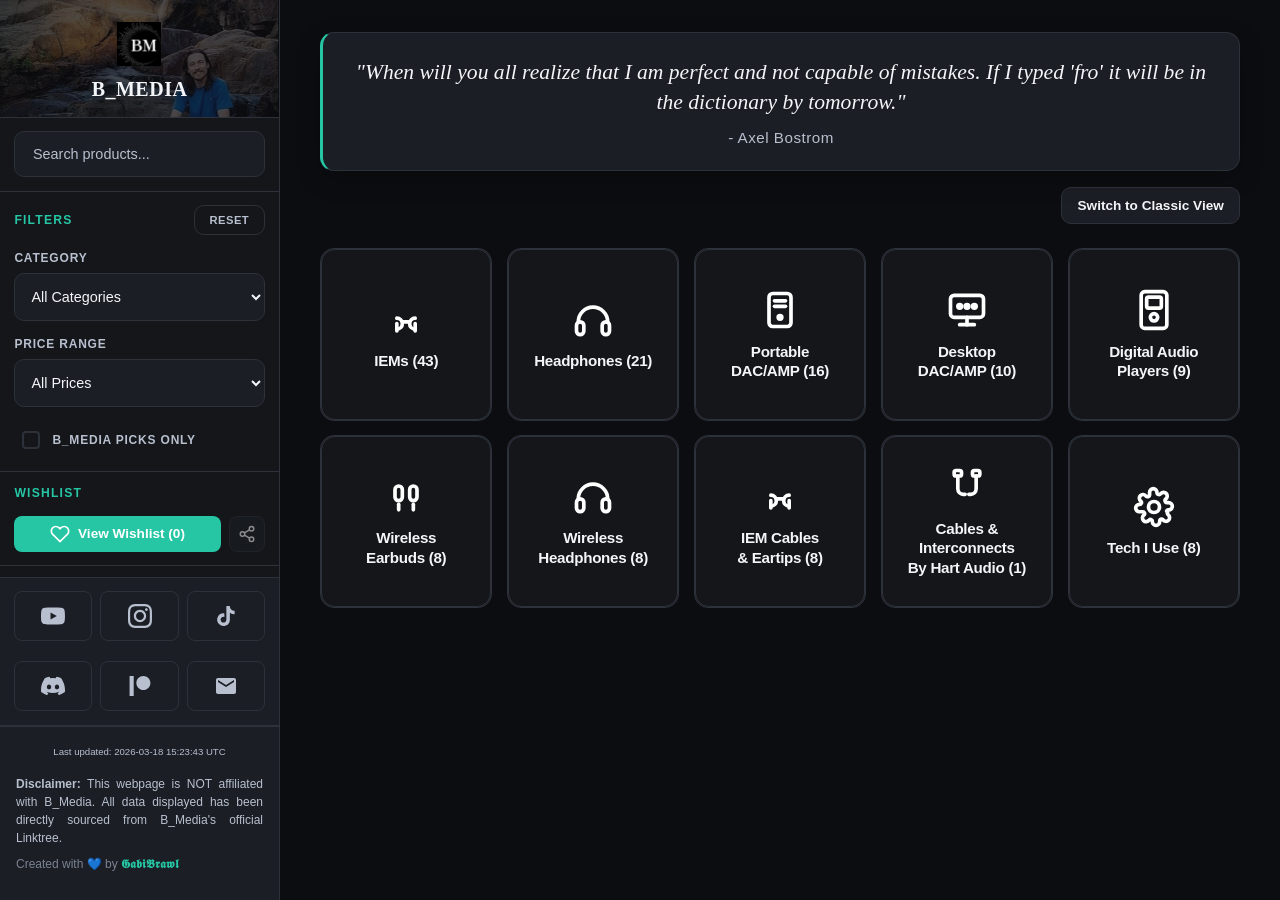
==== commit 75d60087: "Split up css file. Remove unused styles." ====
--- a/index.html
+++ b/index.html
@@ -5,7 +5,9 @@
     <meta name="viewport" content="width=device-width, initial-scale=1.0">
     <title>B_Media - Audiophile Gear Recommendations</title>
     <link rel="icon" type="image/x-icon" href="favicon.ico">
-    <link rel="stylesheet" href="css/style.css">
+    <link rel="stylesheet" href="css/style-common.css">
+    <link rel="stylesheet" href="css/style-desktop.css">
+    <link rel="stylesheet" href="css/style-mobile.css">
 </head>
 <body>
     <div class="container">
--- a/css/style-common.css
+++ b/css/style-common.css
@@ -0,0 +1,1707 @@
+/* Base styles and shared components */
+
+* {
+    margin: 0;
+    padding: 0;
+    box-sizing: border-box;
+}
+
+:root {
+    --primary-bg: #0c0d10;
+    --secondary-bg: #14161a;
+    --tertiary-bg: #1b1e24;
+    --card-bg: var(--tertiary-bg);
+    --accent-bg: #232832;
+    --light-text: #f3f5f8;
+    --medium-text: #b8c0cf;
+    --dark-text: #7b8392;
+    --border-color: #2c313a;
+    --accent-color: #26c6a5;
+    --accent-hover: #2fd2b0;
+    --success-color: var(--accent-color);
+    --success-hover: var(--accent-hover);
+    --shadow-color: rgba(0, 0, 0, 0.35);
+    --pick-color: #ff6b6b;
+    --pick-hover: #ff5252;
+    --serif-font: 'Times New Roman', Times, serif;
+    --radius-sm: 10px;
+    --radius-md: 14px;
+    --radius-lg: 18px;
+}
+
+body {
+    font-family: -apple-system, BlinkMacSystemFont, 'Segoe UI', 'Inter', Roboto, 'Helvetica Neue', Arial, sans-serif;
+    background: var(--primary-bg);
+    color: var(--light-text);
+    margin: 0;
+    padding: 0;
+    min-height: 100vh;
+    overflow-x: hidden;
+}
+
+.container {
+    display: flex;
+    min-height: 100vh;
+}
+
+.sidebar {
+    width: 280px;
+    background: var(--secondary-bg);
+    border-right: 1px solid var(--border-color);
+    position: fixed;
+    left: 0;
+    top: 0;
+    bottom: 0;
+    overflow-y: auto;
+    display: flex;
+    flex-direction: column;
+}
+
+main {
+    flex: 1;
+    margin-left: 280px;
+    margin-right: auto;
+    padding: 2rem 2.5rem 3rem 2.5rem;
+    max-width: 1280px;
+}
+
+.quote-banner {
+    background: var(--tertiary-bg);
+    border: 1px solid var(--border-color);
+    border-left: 3px solid var(--accent-color);
+    padding: 1.5rem 1.75rem;
+    margin-bottom: 2rem;
+    border-radius: var(--radius-md);
+    text-align: center;
+    position: relative;
+    box-shadow: 0 8px 24px rgba(0, 0, 0, 0.22);
+}
+
+.quote-text {
+    font-family: var(--serif-font);
+    font-size: 1.35rem;
+    font-style: italic;
+    color: var(--light-text);
+    margin: 0 0 0.75rem 0;
+    font-weight: 400;
+    line-height: 1.4;
+    text-shadow: 0 1px 2px rgba(0, 0, 0, 0.1);
+    position: relative;
+    z-index: 1;
+}
+
+.quote-author {
+    font-size: 0.95rem;
+    color: var(--medium-text);
+    margin: 0;
+    font-weight: 300;
+    font-style: normal;
+    letter-spacing: 0.5px;
+    position: relative;
+    z-index: 1;
+}
+
+.sidebar-footer .last-updated {
+    margin-bottom: 0rem;
+    font-size: 0.2rem !important;
+    color: var(--medium-text);
+    text-align: center;
+}
+
+.sidebar-footer .last-updated p {
+    font-size: 0.6rem !important;
+    margin: 0;
+}
+
+.category {
+    margin-bottom: 3rem;
+    scroll-margin-top: 100px;
+}
+
+.view-mode-bar {
+    display: flex;
+    justify-content: flex-end;
+    margin: -1rem 0 1.5rem 0;
+}
+
+.view-mode-toggle-btn {
+    background: var(--tertiary-bg);
+    color: var(--light-text);
+    border: 1px solid var(--border-color);
+    border-radius: var(--radius-sm);
+    padding: 0.62rem 0.95rem;
+    font-size: 0.85rem;
+    font-weight: 600;
+    cursor: pointer;
+    transition: all 0.2s ease;
+}
+
+.view-mode-toggle-btn:hover {
+    border-color: var(--accent-color);
+    color: var(--accent-color);
+    transform: translateY(-1px);
+}
+
+.category-options-grid {
+    display: grid;
+    grid-template-columns: repeat(auto-fit, minmax(170px, 1fr));
+    gap: 0.9rem;
+}
+
+.category-collapsible {
+    margin-bottom: 0;
+    border: 1px solid var(--border-color);
+    border-radius: var(--radius-md);
+    background: var(--tertiary-bg);
+    overflow: hidden;
+}
+
+.category-toggle-btn {
+    width: 100%;
+    display: flex;
+    flex-direction: column;
+    justify-content: center;
+    align-items: center;
+    gap: 0.8rem;
+    border: 1px solid var(--border-color);
+    background: var(--secondary-bg);
+    color: var(--light-text);
+    border-radius: var(--radius-md);
+    padding: 1.2rem 0.9rem;
+    cursor: pointer;
+    transition: border-color 0.2s ease;
+    text-align: center;
+    min-height: 160px;
+    aspect-ratio: 1 / 1;
+    position: relative;
+    overflow: hidden;
+}
+
+.category-toggle-btn:hover {
+    border-color: var(--accent-color);
+}
+
+.category-toggle-content {
+    display: flex;
+    align-items: center;
+    justify-content: center;
+    flex-direction: column;
+    gap: 0.6rem;
+    min-width: 0;
+    position: relative;
+    z-index: 1;
+}
+
+.category-toggle-svg {
+    width: 44px;
+    height: 44px;
+    display: inline-flex;
+    align-items: center;
+    justify-content: center;
+    color: var(--accent-color);
+}
+
+.category-toggle-svg svg,
+.category-page-title-icon svg {
+    width: 100%;
+    height: 100%;
+}
+
+.category-toggle-label {
+    font-size: 0.95rem;
+    font-weight: 600;
+    letter-spacing: -0.3px;
+    line-height: 1.3;
+    text-transform: capitalize;
+    word-break: break-word;
+    text-wrap: balance;
+    color: var(--light-text);
+}
+
+.category-page-header {
+    margin-bottom: 1.5rem;
+    background: transparent;
+    border: none;
+    border-radius: 0;
+    padding: 0;
+    display: flex;
+    flex-direction: row;
+    gap: 1rem;
+    align-items: center;
+    justify-content: space-between;
+}
+
+.category-header-left {
+    display: flex;
+    align-items: center;
+    flex: 0 1 auto;
+}
+
+.category-header-middle {
+    display: flex;
+    align-items: center;
+    justify-content: center;
+    flex: 1;
+}
+
+.category-header-right {
+    display: flex;
+    align-items: center;
+    justify-content: flex-end;
+    flex: 0 1 auto;
+}
+
+.category-page-back {
+    align-self: flex-start;
+    border: 1px solid var(--border-color);
+    background: var(--secondary-bg);
+    color: var(--light-text);
+    border-radius: var(--radius-sm);
+    padding: 0.45rem 0.75rem;
+    font-size: 0.85rem;
+    font-weight: 600;
+    cursor: pointer;
+    transition: color 0.2s ease, border-color 0.2s ease;
+}
+
+.category-page-back:hover {
+    color: var(--accent-color);
+    border-color: var(--accent-color);
+}
+
+.category-page-title {
+    font-size: 1.45rem;
+    margin: 0;
+    color: var(--light-text);
+    display: flex;
+    align-items: center;
+    gap: 0.55rem;
+    white-space: nowrap;
+}
+
+.category-page-title-icon {
+    width: 28px;
+    height: 28px;
+    display: inline-flex;
+    align-items: center;
+    justify-content: center;
+    color: var(--accent-color);
+}
+
+.items.category-page-items {
+    display: grid;
+    grid-template-columns: repeat(auto-fill, minmax(280px, 1fr));
+    gap: 1.2rem;
+    overflow: visible;
+    padding: 0;
+}
+
+.category h2 {
+    font-size: 1.6rem;
+    color: var(--light-text);
+    margin-bottom: 1.25rem;
+    padding-bottom: 0.5rem;
+    border-bottom: 1px solid var(--border-color);
+    text-transform: capitalize;
+    letter-spacing: -0.2px;
+    font-weight: 600;
+}
+
+.items {
+    display: grid;
+    grid-template-columns: repeat(auto-fill, minmax(280px, 1fr));
+    gap: 1.2rem;
+}
+
+.item {
+    background: var(--card-bg);
+    border: 1px solid var(--border-color);
+    border-radius: var(--radius-md);
+    padding: 0;
+    display: flex;
+    flex-direction: column;
+    gap: 0;
+    box-shadow: 0 6px 18px rgba(0, 0, 0, 0.2);
+    transition: box-shadow 0.3s ease, border-color 0.3s ease, transform 0.3s ease;
+    position: relative;
+    overflow: hidden;
+    contain: layout style paint;
+}
+
+.item:hover {
+    border-color: var(--accent-color);
+    transform: translateY(-2px);
+    background: var(--card-bg);
+}
+
+.item-image {
+    width: 100%;
+    height: 200px;
+    object-fit: cover;
+    border-radius: var(--radius-md) var(--radius-md) 0 0;
+    position: relative;
+    display: block;
+    transition: transform 0.3s ease;
+}
+
+.item-image-wrapper {
+    position: relative;
+    overflow: hidden;
+    border-radius: var(--radius-md) var(--radius-md) 0 0;
+}
+
+/* Share button overlay on image */
+.item-image-wrapper .share-product-btn {
+    position: absolute;
+    bottom: 0.5rem;
+    right: 0.5rem;
+    background: rgba(9, 9, 11, 0.85);
+    backdrop-filter: blur(4px);
+    color: var(--medium-text);
+    border: none;
+    border-radius: 6px;
+    cursor: pointer;
+    padding: 0;
+    width: 32px;
+    height: 32px;
+    display: flex;
+    align-items: center;
+    justify-content: center;
+    transition: all 0.2s ease;
+    opacity: 0;
+    z-index: 3;
+}
+
+.item:hover .item-image-wrapper .share-product-btn {
+    opacity: 1;
+}
+
+.item-image-wrapper .share-product-btn:hover {
+    background: var(--accent-color);
+    color: white;
+}
+
+.item-image-wrapper .share-product-btn.copied {
+    background: var(--accent-color);
+    color: white;
+}
+
+.item-image-wrapper .share-product-btn svg {
+    width: 14px;
+    height: 14px;
+}
+
+.item-image.broken {
+    display: flex;
+    align-items: center;
+    justify-content: center;
+    font-size: 3rem;
+    opacity: 0.3;
+    padding-top: 10%;
+}
+
+.item-image[src*="placeholder"]::before,
+.item-image[src=""]::before,
+.item-image:not([src])::before {
+    content: "🎵";
+    font-size: 3rem;
+    opacity: 0.3;
+}
+
+.item-header {
+    display: flex;
+    align-items: flex-start;
+    justify-content: space-between;
+    gap: 0.75rem;
+    position: relative;
+    padding: 1rem 1rem 0 1rem;
+    margin-bottom: 0;
+    flex: 1;
+}
+
+.item h3 {
+    font-size: 1.15rem;
+    font-weight: 600;
+    color: var(--light-text);
+    flex: 1;
+    margin: 0;
+    line-height: 1.4;
+    position: relative;
+    z-index: 1;
+    text-shadow: none;
+}
+
+.pick-badge {
+    background: var(--pick-color);
+    color: white;
+    padding: 0.4rem 0.9rem;
+    border-radius: 20px;
+    font-size: 0.7rem;
+    font-weight: 700;
+    white-space: nowrap;
+    text-transform: uppercase;
+    letter-spacing: 0.3px;
+    box-shadow: 0 2px 8px rgba(255, 107, 107, 0.4);
+    cursor: help;
+    transition: all 0.3s ease;
+    position: absolute;
+    top: 0.5rem;
+    right: 0.5rem;
+    z-index: 2;
+}
+
+.pick-badge:hover {
+    background: var(--pick-hover);
+    transform: scale(1.05);
+}
+
+.item-price {
+    color: var(--success-color);
+    font-size: 1.1rem;
+    font-weight: 700;
+    letter-spacing: -0.2px;
+    position: absolute;
+    top: 0.5rem;
+    left: 0.5rem;
+    z-index: 2;
+    background: rgba(12, 13, 16, 0.78);
+    padding: 0.3rem 0.7rem;
+    border-radius: 8px;
+    backdrop-filter: blur(4px);
+}
+
+.item p {
+    color: var(--success-color);
+    font-size: 1.25rem;
+    font-weight: 700;
+    margin: 0.5rem 0 0 0;
+    padding: 0 1rem;
+    letter-spacing: -0.2px;
+    position: relative;
+    z-index: 1;
+}
+
+.item-buttons {
+    display: flex;
+    gap: 0.5rem;
+    padding: 0.9rem 0.9rem 1rem 0.9rem;
+    align-items: center;
+    justify-content: space-between;
+}
+
+.item a {
+    display: flex;
+    align-items: center;
+    justify-content: center;
+    background: var(--accent-color);
+    color: #042f27;
+    padding: 0.75rem 1rem;
+    text-decoration: none;
+    border-radius: var(--radius-sm);
+    font-weight: 600;
+    font-size: 0.85rem;
+    transition: all 0.2s ease;
+    border: none;
+    cursor: pointer;
+    position: relative;
+    z-index: 1;
+    text-align: center;
+    flex: 1;
+    min-height: 40px;
+}
+
+.item a:hover,
+.item .extra-data-btn:hover {
+    background: var(--accent-hover);
+    transform: translateY(-2px);
+}
+
+.item .extra-data-btn {
+    background: var(--accent-color);
+    color: white;
+    padding: 0;
+    border-radius: var(--radius-sm);
+    font-weight: 600;
+    font-size: 0.9rem;
+    transition: all 0.2s ease;
+    border: none;
+    cursor: pointer;
+    position: relative;
+    z-index: 1;
+    text-align: center;
+    text-decoration: none;
+    width: 40px;
+    height: 40px;
+    max-width: 40px;
+    display: flex;
+    align-items: center;
+    justify-content: center;
+    flex-shrink: 0;
+}
+
+.item:hover .item-image {
+    transform: scale(1.05);
+}
+
+.sidebar-footer {
+    padding: 1.2rem 1rem;
+    background: var(--tertiary-bg);
+    border-top: 1px solid var(--border-color);
+}
+
+.sidebar-footer p {
+    margin: 0 0 1rem 0;
+    color: var(--medium-text);
+    font-size: 0.8rem;
+}
+
+.sidebar-footer a {
+    color: var(--accent-color);
+    text-decoration: none;
+    font-weight: 600;
+    transition: color 0.2s ease;
+}
+
+.sidebar-footer a:hover {
+    color: var(--accent-hover);
+}
+
+.social-links {
+    display: flex;
+    flex-direction: column;
+    gap: 0.75rem;
+}
+
+.social-row {
+    display: flex;
+    gap: 0.75rem;
+    justify-content: space-between;
+}
+
+.social-row a {
+    flex: 1;
+    padding: 0.9rem;
+    background: var(--card-bg);
+    border-radius: var(--radius-sm);
+    text-align: center;
+    transition: all 0.2s ease;
+    border: 1px solid var(--border-color);
+    display: flex;
+    align-items: center;
+    justify-content: center;
+    color: var(--medium-text);
+}
+
+.social-row a:hover {
+    background: var(--accent-bg);
+    border-color: var(--accent-color);
+    color: var(--accent-color);
+    transform: translateY(-1px);
+}
+
+.social-links svg {
+    width: 24px;
+    height: 24px;
+}
+
+.disclaimer {
+    margin-top: 0.3rem;
+    padding-top: 0.3rem;
+}
+
+.disclaimer p {
+    font-size: 0.75rem;
+    color: var(--dark-text);
+    margin: 0.5rem 0;
+    line-height: 1.5;
+    text-align: justify;
+}
+
+.disclaimer p:first-child {
+    color: var(--medium-text);
+}
+
+.disclaimer a {
+    color: var(--accent-color);
+    font-weight: 600;
+}
+
+.disclaimer a:hover {
+    color: var(--accent-hover);
+}
+
+.sidebar-header {
+    padding: 1.35rem 1rem 1rem 1rem;
+    border-bottom: 1px solid var(--border-color);
+    background: var(--secondary-bg);
+    background-image: linear-gradient(rgba(12, 13, 16, 0.72), rgba(12, 13, 16, 0.72)), url('../hero_image.jpeg');
+    background-size: cover;
+    background-position: top center;
+    display: flex;
+    flex-direction: column;
+    align-items: center;
+    gap: 0.75rem;
+    position: sticky;
+    top: 0;
+    z-index: 100;
+}
+
+.sidebar-header-content {
+    display: flex;
+    flex-direction: column;
+    align-items: center;
+    gap: 0.75rem;
+    position: relative;
+    z-index: 1;
+}
+
+.sidebar-logo {
+    width: 44px;
+    height: 44px;
+    object-fit: contain;
+}
+
+.sidebar-header h1 {
+    font-family: var(--serif-font);
+    font-size: 1.25rem;
+    font-weight: 700;
+    margin: 0;
+    color: var(--light-text);
+    letter-spacing: 0.5px;
+    text-align: center;
+    text-shadow: none;
+}
+
+.sidebar-close-btn {
+    display: none;
+}
+
+.sidebar-section {
+    padding: 0.85rem 0.9rem;
+    border-bottom: 1px solid var(--border-color);
+}
+
+.sidebar-section:last-child {
+    border-bottom: none;
+    margin-top: auto;
+}
+
+.sidebar-section.social-section {
+    background: var(--tertiary-bg);
+    border-top: 1px solid var(--border-color);
+    margin-top: auto;
+}
+
+.search-box {
+    position: relative;
+}
+
+.search-box input {
+    width: 100%;
+    padding: 0.875rem 1.1rem;
+    border: 1px solid var(--border-color);
+    border-radius: var(--radius-sm);
+    background: var(--tertiary-bg);
+    color: var(--light-text);
+    font-size: 0.9rem;
+    transition: all 0.3s ease;
+}
+
+.search-box input:hover {
+    border-color: var(--accent-color);
+}
+
+.search-box input:focus,
+.filter-item select:focus {
+    outline: none;
+    border-color: var(--accent-color);
+    background: var(--card-bg);
+    box-shadow: 0 0 0 2px rgba(38, 198, 165, 0.2);
+}
+
+.search-box input::placeholder {
+    color: var(--medium-text);
+}
+
+.section-header {
+    display: flex;
+    align-items: center;
+    justify-content: space-between;
+    margin-bottom: 1rem;
+    gap: 0.75rem;
+}
+
+.section-header h3 {
+    font-size: 0.76rem;
+    font-weight: 700;
+    color: var(--accent-color);
+    text-transform: uppercase;
+    letter-spacing: 1.2px;
+    margin: 0;
+}
+
+.reset-btn {
+    padding: 0.5rem 0.9rem;
+    background: transparent;
+    color: var(--medium-text);
+    border: 1px solid var(--border-color);
+    border-radius: var(--radius-sm);
+    cursor: pointer;
+    font-weight: 600;
+    font-size: 0.7rem;
+    transition: all 0.2s ease;
+    text-transform: uppercase;
+    letter-spacing: 0.5px;
+}
+
+.reset-btn:hover {
+    background: var(--accent-color);
+    color: white;
+    border-color: var(--accent-color);
+}
+
+.filter-controls {
+    display: flex;
+    flex-direction: column;
+    gap: 1rem;
+}
+
+.filter-item {
+    display: flex;
+    flex-direction: column;
+    gap: 0.5rem;
+}
+
+.filter-item label {
+    color: var(--medium-text);
+    font-size: 0.75rem;
+    font-weight: 600;
+    text-transform: uppercase;
+    letter-spacing: 0.8px;
+}
+
+.filter-item select {
+    padding: 0.875rem 0.75rem;
+    border: 1px solid var(--border-color);
+    border-radius: var(--radius-sm);
+    background: var(--tertiary-bg);
+    color: var(--light-text);
+    font-size: 0.9rem;
+    transition: all 0.3s cubic-bezier(0.4, 0, 0.2, 1);
+    cursor: pointer;
+}
+
+.checkbox-label {
+    display: flex;
+    align-items: center;
+    gap: 0.75rem;
+    cursor: pointer;
+    font-size: 0.9rem;
+    color: var(--light-text);
+    text-transform: none;
+    font-weight: normal;
+    letter-spacing: normal;
+    padding: 0.5rem;
+    border-radius: var(--radius-sm);
+    transition: all 0.3s ease;
+}
+
+.checkbox-label:hover {
+    background: var(--tertiary-bg);
+}
+
+.checkbox-label input[type="checkbox"] {
+    position: absolute;
+    opacity: 0;
+    cursor: pointer;
+}
+
+.checkmark {
+    width: 18px;
+    height: 18px;
+    border: 2px solid var(--border-color);
+    border-radius: 4px;
+    position: relative;
+    transition: all 0.3s ease;
+}
+
+.checkbox-label input[type="checkbox"]:checked ~ .checkmark {
+    background: var(--accent-color);
+    border-color: var(--accent-color);
+}
+
+.checkbox-label input[type="checkbox"]:checked ~ .checkmark::after {
+    content: '✓';
+    position: absolute;
+    top: 50%;
+    left: 50%;
+    transform: translate(-50%, -50%);
+    color: white;
+    font-size: 12px;
+    font-weight: bold;
+}
+
+/* Modal for pick badge info */
+.modal {
+    visibility: hidden;
+    opacity: 0;
+    position: fixed;
+    z-index: 2000;
+    left: 0;
+    top: 0;
+    width: 100%;
+    height: 100%;
+    background: rgba(0, 0, 0, 0.7);
+    transition: opacity 0.2s ease, visibility 0.2s ease;
+}
+
+#wishlist-modal {
+    z-index: 2000;
+}
+
+#extra-data-modal {
+    z-index: 2100;
+}
+
+#share-modal {
+    z-index: 2050;
+}
+
+.modal.show {
+    visibility: visible;
+    opacity: 1;
+    display: flex;
+    align-items: center;
+    justify-content: center;
+}
+
+.modal-content {
+    background: var(--card-bg);
+    border: 1px solid var(--border-color);
+    border-radius: var(--radius-lg);
+    padding: 1.5rem;
+    max-width: 500px;
+    width: 90%;
+    box-shadow: 0 14px 40px var(--shadow-color);
+}
+
+.modal-content.wishlist-modal-content {
+    max-width: 900px;
+    max-height: 80vh;
+    overflow-y: auto;
+    display: flex;
+    flex-direction: column;
+}
+
+.modal-header {
+    display: flex;
+    align-items: center;
+    justify-content: space-between;
+    margin-bottom: 1.5rem;
+    padding-bottom: 1rem;
+    border-bottom: 1px solid var(--border-color);
+}
+
+.modal-header h3 {
+    margin: 0;
+    color: var(--light-text);
+    font-size: 1.5rem;
+    font-weight: 600;
+}
+
+.modal-header span {
+    color: var(--medium-text);
+    font-size: 0.9rem;
+}
+
+.empty-state {
+    text-align: center;
+    padding: 3rem;
+    color: var(--medium-text);
+}
+
+.empty-state h2 {
+    color: var(--light-text);
+    margin: 0 0 0.5rem;
+}
+
+.empty-state p {
+    margin: 0;
+}
+
+.empty-state.compact {
+    padding: 2rem 0;
+}
+
+.shared-wishlist-note {
+    color: var(--medium-text);
+    font-size: 0.9rem;
+    margin: 0 0 1rem 0;
+}
+
+.wishlist-modal-items {
+    flex: 1;
+    overflow-y: auto;
+    margin-bottom: 1.5rem;
+    display: grid;
+    grid-template-columns: repeat(auto-fit, minmax(300px, 1fr));
+    gap: 1.5rem;
+}
+
+.wishlist-modal-content .category {
+    margin-bottom: 2rem;
+}
+
+.wishlist-modal-content .category h2 {
+    font-size: 1.3rem;
+    color: var(--light-text);
+    margin-bottom: 1rem;
+    padding-bottom: 0.5rem;
+    border-bottom: 1px solid var(--border-color);
+}
+
+.wishlist-modal-actions {
+    display: flex;
+    gap: 0.75rem;
+    justify-content: center;
+    padding-top: 1rem;
+    border-top: 1px solid var(--border-color);
+    flex-wrap: wrap;
+}
+
+.wishlist-actions-primary,
+.wishlist-actions-secondary {
+    display: flex;
+    gap: 0.75rem;
+    justify-content: center;
+}
+
+.action-btn {
+    padding: 0.75rem 1.5rem;
+    border-radius: 8px;
+    border: none;
+    cursor: pointer;
+    font-weight: 600;
+    font-size: 0.9rem;
+    transition: all 0.2s ease;
+    display: flex;
+    align-items: center;
+    justify-content: center;
+    gap: 0.5rem;
+    min-width: 100px;
+}
+
+.action-btn.primary {
+    background: var(--accent-color);
+    color: white;
+}
+
+.action-btn.primary:hover {
+    background: var(--accent-hover);
+}
+
+.action-btn.secondary {
+    background: #5865F2;
+    color: white;
+}
+
+.action-btn.secondary:hover {
+    background: #4752c4;
+}
+
+.action-btn.secondary.copied {
+    background: var(--accent-color);
+}
+
+.action-btn.danger {
+    background: var(--pick-color);
+    color: white;
+}
+
+.action-btn.danger:hover {
+    background: var(--pick-hover);
+}
+
+.action-btn.tertiary {
+    background: var(--tertiary-bg);
+    color: var(--medium-text);
+    border: 1px solid var(--border-color);
+}
+
+.action-btn.tertiary:hover {
+    background: var(--accent-bg);
+    color: var(--light-text);
+}
+
+button svg {
+    stroke: white;
+}
+
+.action-btn svg {
+    flex-shrink: 0;
+    stroke: white;
+}
+
+/* Compact card style for wishlist */
+.wishlist-modal-content .item {
+    display: flex;
+    gap: 1rem;
+    padding: 1rem;
+    flex-direction: row;
+    background: var(--tertiary-bg);
+    border: 1px solid var(--border-color);
+    border-radius: 12px;
+    box-shadow: 0 2px 8px rgba(0, 0, 0, 0.1);
+    transition: all 0.2s ease;
+    position: relative;
+    overflow: hidden;
+    margin-top: 1rem;
+}
+
+.wishlist-modal-content .item:hover {
+    border-color: var(--accent-color);
+    box-shadow: 0 4px 12px rgba(0, 0, 0, 0.15);
+    transform: translateY(-2px);
+}
+
+.wishlist-modal-content .item-image-wrapper {
+    flex-shrink: 0;
+    position: relative;
+}
+
+.wishlist-modal-content .item-image {
+    width: 80px;
+    height: 80px;
+    border-radius: 8px;
+    object-fit: cover;
+    border: 2px solid rgba(11, 187, 152, 0.2);
+    transition: all 0.35s cubic-bezier(0.34, 1.56, 0.64, 1);
+    box-shadow: 0 4px 12px rgba(0, 0, 0, 0.1);
+}
+
+.wishlist-modal-content .item:hover .item-image {
+    transform: scale(1.08) rotate(1deg);
+    border-color: var(--accent-color);
+    box-shadow: 0 8px 20px rgba(11, 187, 152, 0.2);
+}
+
+.wishlist-modal-content .item-info {
+    flex: 1;
+    display: flex;
+    flex-direction: column;
+    justify-content: space-between;
+    gap: 0.75rem;
+    min-width: 0;
+}
+
+.wishlist-modal-content .item-header {
+    flex: 1;
+    padding: 0;
+    margin: 0;
+    display: flex;
+    flex-direction: column;
+    justify-content: flex-start;
+    gap: 0.25rem;
+}
+
+.wishlist-modal-content .item h3 {
+    font-size: 0.95rem;
+    font-weight: 700;
+    margin: 0;
+    line-height: 1.4;
+    color: var(--light-text);
+    word-break: break-word;
+    text-shadow: 0 1px 2px rgba(0, 0, 0, 0.05);
+}
+
+.wishlist-modal-content .item p {
+    font-size: 1.1rem;
+    font-weight: 800;
+    margin: 0;
+    color: var(--accent-color);
+    letter-spacing: -0.3px;
+}
+
+.wishlist-modal-content .item-buttons {
+    gap: 0.5rem;
+    padding: 0;
+    align-items: center;
+    justify-content: flex-start;
+    display: flex;
+    flex-wrap: wrap;
+    flex-shrink: 0;
+}
+
+.wishlist-modal-content .item a {
+    display: flex;
+    align-items: center;
+    justify-content: center;
+    background: white;
+    color: var(--primary-bg);
+    padding: 0.75rem 1rem;
+    text-decoration: none;
+    border-radius: 8px;
+    font-weight: 600;
+    font-size: 0.85rem;
+    transition: all 0.2s ease;
+    border: none;
+    cursor: pointer;
+    position: relative;
+    z-index: 1;
+    text-align: center;
+    flex: 1;
+    min-height: 40px;
+}
+
+.wishlist-modal-content .item a:hover {
+    background: var(--light-text);
+    transform: translateY(-2px);
+}
+
+.wishlist-modal-content .favorite-btn,
+.wishlist-modal-content .extra-data-btn {
+    background: var(--accent-color);
+    color: white;
+    padding: 0;
+    border-radius: 8px;
+    font-weight: 600;
+    font-size: 0.9rem;
+    transition: all 0.2s ease;
+    border: none;
+    cursor: pointer;
+    position: relative;
+    z-index: 1;
+    text-align: center;
+    text-decoration: none;
+    width: 40px;
+    height: 40px;
+    max-width: 40px;
+    display: flex;
+    align-items: center;
+    justify-content: center;
+    flex-shrink: 0;
+}
+
+.wishlist-modal-content .favorite-btn:hover,
+.wishlist-modal-content .extra-data-btn:hover {
+    transform: translateY(-2px);
+}
+
+.wishlist-modal-actions .clear-btn {
+    background: #ff6b6b;
+    color: white;
+}
+
+.wishlist-modal-actions .clear-btn:hover {
+    background: #ff5252;
+}
+
+.wishlist-modal-actions .modal-close {
+    flex: 1;
+    background: var(--accent-color);
+    color: white;
+}
+
+.wishlist-modal-actions .modal-close:hover {
+    background: var(--accent-hover);
+}
+
+.modal-content h3 {
+    color: var(--light-text);
+    font-size: 1.5rem;
+    margin: 0 0 1rem 0;
+    font-weight: 600;
+}
+
+.modal-content p {
+    color: var(--medium-text);
+    line-height: 1.7;
+    margin: 0 0 1.5rem 0;
+    font-size: 1rem;
+}
+
+.modal-close {
+    background: var(--accent-color);
+    color: white;
+    border: none;
+    padding: 0.75rem 1.5rem;
+    border-radius: 10px;
+    cursor: pointer;
+    font-weight: 600;
+    font-size: 0.9rem;
+    transition: background 0.3s ease;
+}
+
+.modal-close:hover {
+    background: var(--accent-hover);
+}
+
+/* Extra Data Modal Styles */
+.extra-images {
+    display: flex;
+    flex-wrap: wrap;
+    gap: 1rem;
+    margin-bottom: 1.5rem;
+}
+
+.extra-image {
+    max-width: 100%;
+    height: auto;
+    border-radius: 8px;
+    box-shadow: 0 4px 12px rgba(0, 0, 0, 0.2);
+}
+
+.extra-tiktoks {
+    margin-bottom: 1.5rem;
+    text-align: center;
+}
+
+.extra-tiktoks h4 {
+    color: var(--light-text);
+    font-size: 1.2rem;
+    margin: 0 0 0.5rem 0;
+}
+
+.tiktok-link {
+    display: inline-block;
+    background: #ff0050;
+    color: white;
+    padding: 0.5rem 1rem;
+    text-decoration: none;
+    border-radius: 8px;
+    font-weight: 500;
+    margin-right: 0.5rem;
+    margin-bottom: 0.5rem;
+    transition: all 0.3s ease;
+}
+
+.tiktok-link:hover {
+    background: #e0004a;
+    transform: translateY(-1px);
+    box-shadow: 0 2px 8px rgba(255, 0, 80, 0.3);
+}
+
+.extra-notes h4 {
+    color: var(--light-text);
+    font-size: 1.2rem;
+    margin: 1rem 0 0.5rem 0;
+}
+
+.extra-notes p {
+    color: var(--medium-text);
+    margin: 0 0 1rem 0;
+}
+
+/* Bottom Bar - Collapsed State */
+.bottom-bar {
+    display: none;
+}
+
+.bottom-bar-progress-svg {
+    position: absolute;
+    left: 0;
+    top: 0;
+    height: 100%;
+    width: 40px;
+    z-index: 2;
+    pointer-events: none;
+}
+
+.bottom-bar-progress-track,
+.bottom-bar-progress-fill {
+    fill: none;
+    stroke-width: 3;
+    stroke-linecap: round;
+    stroke-linejoin: round;
+    vector-effect: non-scaling-stroke;
+}
+
+.bottom-bar-progress-track {
+    stroke: var(--accent-bg);
+}
+
+.bottom-bar-progress-fill {
+    stroke: var(--accent-color);
+    transition: stroke-dasharray 0.12s linear;
+}
+
+.bottom-bar-head {
+    display: flex;
+    align-items: center;
+    gap: 12px;
+    height: 70px;
+    padding: 0 16px;
+    cursor: pointer;
+    flex-shrink: 0;
+}
+
+.bottom-bar-head.action-change-flash {
+    animation: bottomBarActionFlash 0.55s ease;
+}
+
+@keyframes bottomBarActionFlash {
+    0% {
+        background: transparent;
+    }
+    40% {
+        background: var(--accent-bg);
+    }
+    100% {
+        background: transparent;
+    }
+}
+
+.bottom-bar-panel {
+    display: none;
+    flex: 1;
+    min-height: 0;
+    overflow-y: auto;
+    padding-bottom: 1rem;
+}
+
+.mobile-bottom-wishlist {
+    display: none;
+    padding: 0.75rem 1rem 1rem;
+}
+
+.mobile-wishlist-empty {
+    color: var(--medium-text);
+    font-size: 0.9rem;
+    padding: 1rem 0.25rem;
+}
+
+.mobile-wishlist-category + .mobile-wishlist-category {
+    margin-top: 1rem;
+}
+
+.mobile-wishlist-category h4 {
+    margin: 0 0 0.5rem;
+    color: var(--light-text);
+    font-size: 0.9rem;
+}
+
+.mobile-wishlist-items {
+    display: flex;
+    flex-direction: column;
+    gap: 0.65rem;
+}
+
+.mobile-bottom-wishlist.wishlist-modal-content .item {
+    width: 100%;
+    max-width: none;
+    flex: 1 1 auto;
+    margin-top: 0;
+    gap: 0.75rem;
+    padding: 0.7rem;
+    border-radius: 10px;
+}
+
+.mobile-bottom-wishlist.wishlist-modal-content .item-image {
+    width: 60px;
+    height: 60px;
+}
+
+.mobile-bottom-wishlist.wishlist-modal-content .item-info {
+    gap: 0.45rem;
+}
+
+.mobile-bottom-wishlist.wishlist-modal-content .item h3 {
+    font-size: 0.88rem;
+    line-height: 1.25;
+}
+
+.mobile-bottom-wishlist.wishlist-modal-content .item-buttons {
+    gap: 0.4rem;
+}
+
+.mobile-bottom-wishlist.wishlist-modal-content .item a,
+.mobile-bottom-wishlist.wishlist-modal-content .favorite-btn,
+.mobile-bottom-wishlist.wishlist-modal-content .extra-data-btn {
+    min-height: 34px;
+    height: 34px;
+    padding: 0.45rem 0.7rem;
+    font-size: 0.8rem;
+}
+
+.mobile-bottom-wishlist.wishlist-modal-content .favorite-btn,
+.mobile-bottom-wishlist.wishlist-modal-content .extra-data-btn {
+    width: 34px;
+    min-width: 34px;
+    max-width: 34px;
+    padding: 0;
+}
+
+.mobile-wishlist-actions {
+    margin-top: 1rem;
+    padding-top: 0.75rem;
+    border-top: 1px solid var(--border-color);
+    position: sticky;
+    bottom: 0;
+    background: var(--secondary-bg);
+    padding-bottom: 0.75rem;
+    z-index: 2;
+    display: flex;
+    align-items: center;
+    justify-content: center;
+    gap: 0.5rem;
+    flex-wrap: wrap;
+}
+
+.mobile-wishlist-actions .wishlist-actions-primary,
+.mobile-wishlist-actions .wishlist-actions-secondary {
+    display: contents;
+}
+
+.mobile-wishlist-actions .action-btn {
+    background: transparent !important;
+    color: var(--light-text) !important;
+    border: 1px solid var(--border-color);
+    min-width: 0;
+}
+
+.mobile-wishlist-actions .action-btn svg {
+    stroke: currentColor;
+}
+
+.mobile-clear-icon-btn {
+    width: 42px;
+    min-width: 42px;
+    height: 42px;
+    padding: 0;
+    border-radius: 10px;
+    background: var(--pick-color) !important;
+    color: white !important;
+    border-color: var(--pick-color) !important;
+}
+
+.mobile-clear-icon-btn svg {
+    stroke: white;
+}
+
+.bottom-bar-logo {
+    width: 40px;
+    height: 40px;
+    object-fit: contain;
+    flex-shrink: 0;
+}
+
+.bottom-bar-text {
+    flex: 1;
+    font-size: 0.95rem;
+    color: var(--light-text);
+    text-align: center;
+    font-weight: 500;
+}
+
+.bottom-bar-wishlist {
+    width: 44px;
+    height: 44px;
+    background: none;
+    border: none;
+    color: var(--light-text);
+    cursor: pointer;
+    padding: 0;
+    display: flex;
+    align-items: center;
+    justify-content: center;
+    flex-shrink: 0;
+    transition: all 0.2s ease;
+}
+
+.bottom-bar-wishlist:hover {
+    transform: scale(1.1);
+}
+
+.bottom-bar-wishlist svg {
+    stroke: white;
+}
+
+.bottom-bar.active .bottom-bar-panel {
+    display: block;
+}
+
+.sidebar-overlay {
+    display: none;
+}
+
+/* Mobile Header (hidden on desktop) */
+.mobile-header {
+    display: none;
+}
+
+/* Wishlist Styles */
+.wishlist-controls {
+    display: flex;
+    gap: 0.5rem;
+    align-items: center;
+}
+
+.wishlist-btn {
+    flex: 1;
+    background: var(--accent-color);
+    color: white;
+    border: none;
+    padding: 0.5rem 0.75rem;
+    border-radius: 8px;
+    cursor: pointer;
+    font-size: 0.85rem;
+    font-weight: 600;
+    transition: all 0.2s ease;
+    display: flex;
+    align-items: center;
+    gap: 0.5rem;
+    justify-content: center;
+}
+
+.wishlist-btn:hover {
+    background: var(--accent-hover);
+}
+
+.wishlist-btn svg {
+    flex-shrink: 0;
+}
+
+#wishlist-count {
+    font-weight: 700;
+}
+
+.share-btn {
+    background: var(--tertiary-bg);
+    color: var(--light-text);
+    border: 1px solid var(--border-color);
+    padding: 0.5rem;
+    border-radius: 8px;
+    cursor: pointer;
+    transition: all 0.2s ease;
+    display: flex;
+    align-items: center;
+    justify-content: center;
+}
+
+.share-btn:hover {
+    background: var(--accent-bg);
+    border-color: var(--accent-color);
+}
+
+.share-btn:disabled {
+    opacity: 0.5;
+    cursor: not-allowed;
+}
+
+/* Social Links in Rows */
+.social-row {
+    display: flex;
+    gap: 0.5rem;
+    justify-content: space-between;
+    margin-bottom: 0.5rem;
+}
+
+.social-row:last-child {
+    margin-bottom: 0;
+}
+
+.social-row a {
+    flex: 1;
+    display: flex;
+    align-items: center;
+    justify-content: center;
+    padding: 0.75rem;
+    background: var(--tertiary-bg);
+    border: 1px solid var(--border-color);
+    border-radius: 8px;
+    transition: all 0.2s ease;
+    text-decoration: none;
+}
+
+.social-row a:hover {
+    background: var(--accent-bg);
+    border-color: var(--accent-color);
+    transform: translateY(-1px);
+}
+
+/* Favorite Heart Button on Items */
+.favorite-btn {
+    background: var(--accent-color);
+    color: white;
+    padding: 0;
+    border-radius: 8px;
+    font-weight: 600;
+    font-size: 0.9rem;
+    transition: all 0.2s ease;
+    border: none;
+    cursor: pointer;
+    position: relative;
+    z-index: 1;
+    text-align: center;
+    width: 40px;
+    height: 40px;
+    max-width: 40px;
+    display: flex;
+    align-items: center;
+    justify-content: center;
+    flex-shrink: 0;
+    text-decoration: none;
+}
+
+.favorite-btn:hover {
+    background: #ff6b6b;
+    transform: scale(1.1);
+}
+
+.favorite-btn.active {
+    background: #ff6b6b;
+    color: white;
+}
+
+.favorite-btn.active svg {
+    fill: white;
+}
+
+.favorite-btn svg {
+    width: 18px;
+    height: 18px;
+    flex-shrink: 0;
+}
+
+/* Share Modal Styles */
+.share-link-container {
+    display: flex;
+    gap: 0.5rem;
+    margin: 1.5rem 0;
+}
+
+#share-link-input {
+    flex: 1;
+    background: var(--tertiary-bg);
+    border: 1px solid var(--border-color);
+    color: var(--light-text);
+    padding: 0.75rem;
+    border-radius: 8px;
+    font-size: 0.9rem;
+    font-family: 'Courier New', monospace;
+}
+
+.copy-btn {
+    background: var(--accent-color);
+    color: white;
+    border: none;
+    padding: 0.75rem 1.5rem;
+    border-radius: 8px;
+    cursor: pointer;
+    font-weight: 600;
+    transition: all 0.2s ease;
+}
+
+.copy-btn:hover {
+    background: var(--accent-hover);
+}
+
+.copy-btn.copied {
+    background: #10b981;
+}
+
+.share-note {
+    font-size: 0.85rem;
+    color: var(--dark-text);
+    margin-top: 0.5rem;
+}
--- a/css/style-desktop.css
+++ b/css/style-desktop.css
@@ -0,0 +1,25 @@
+/* Desktop/PC specific layouts [DESKTOP ONLY] */
+
+@media (min-width: 769px) {
+    .container {
+        flex-direction: row;
+    }
+
+    .sidebar {
+        display: flex;
+    }
+
+    main {
+        margin-left: 280px;
+    }
+
+    .bottom-bar,
+    .mobile-header,
+    .sidebar-close-btn {
+        display: none !important;
+    }
+
+    .sidebar-overlay {
+        display: none !important;
+    }
+}
--- a/css/style-mobile.css
+++ b/css/style-mobile.css
@@ -0,0 +1,315 @@
+/* Mobile/tablet overrides [@media queries] */
+
+@media (max-width: 768px) {
+    /* Hide mobile header */
+    .mobile-header {
+        display: none !important;
+    }
+
+    /* Show new bottom bar */
+    .bottom-bar {
+        position: fixed;
+        bottom: 16px;
+        left: 16px;
+        right: 16px;
+        height: 70px;
+        display: flex !important;
+        flex-direction: column;
+        background: var(--secondary-bg);
+        border: 1px solid var(--border-color);
+        border-radius: 16px;
+        z-index: 1001;
+        box-shadow: 0 4px 12px rgba(0, 0, 0, 0.25);
+        user-select: none;
+        touch-action: pan-y;
+        overflow: hidden;
+        transition: all 0.35s cubic-bezier(0.4, 0, 0.2, 1);
+    }
+
+    .bottom-bar.active {
+        left: 0;
+        right: 0;
+        bottom: 0;
+        height: 65vh;
+        border-radius: 24px 24px 0 0;
+        box-shadow: 0 -10px 40px rgba(0, 0, 0, 0.4);
+    }
+
+    .bottom-bar.active .bottom-bar-panel {
+        display: flex;
+        flex-direction: column;
+    }
+
+    .container {
+        flex-direction: column;
+    }
+
+    /* Hide desktop sidebar entirely on mobile */
+    .sidebar {
+        display: none !important;
+    }
+
+    /* Overlay when sidebar is open */
+    .sidebar-overlay {
+        display: none;
+        position: fixed;
+        top: 0;
+        left: 0;
+        right: 0;
+        bottom: 0;
+        background: rgba(0, 0, 0, 0.5);
+        z-index: 1000;
+        opacity: 0;
+        transition: opacity 0.3s ease;
+    }
+
+    .sidebar-overlay.active {
+        display: block;
+        opacity: 1;
+    }
+
+    .sidebar-section {
+        padding: 1rem;
+    }
+
+    .section-header {
+        margin-bottom: 1rem;
+    }
+
+    .filter-controls {
+        gap: 0.875rem;
+    }
+
+    /* Social icons styling for mobile */
+    .social-section {
+        border-top: 2px solid var(--border-color);
+        padding: 1rem 1.25rem;
+        background: var(--tertiary-bg);
+    }
+
+    .social-links {
+        display: flex;
+        flex-direction: row;
+        justify-content: center;
+        gap: 0.5rem;
+    }
+
+    .social-row {
+        display: contents;
+    }
+
+    .social-row a {
+        width: 44px;
+        height: 44px;
+        padding: 0;
+        color: var(--medium-text);
+        transition: all 0.2s ease;
+        display: flex;
+        align-items: center;
+        justify-content: center;
+        border-radius: 10px;
+        background: var(--card-bg);
+        border: 1px solid var(--border-color);
+        flex: 0 0 auto;
+    }
+
+    .social-row a svg {
+        width: 20px;
+        height: 20px;
+    }
+
+    .sidebar-footer {
+        padding: 1.25rem 1.25rem;
+        border-top: 2px solid var(--border-color);
+        background: var(--secondary-bg);
+    }
+
+    .sidebar-footer .disclaimer {
+        font-size: 0.75rem;
+    }
+
+    .sidebar-footer .last-updated p {
+        font-size: 0.7rem !important;
+        margin: 0;
+        padding: 0 0.5rem;
+    }
+
+    main {
+        margin-left: 0;
+        padding: 1rem;
+        overflow-x: hidden;
+        width: 100%;
+        padding-bottom: calc(1.5rem + 96px + env(safe-area-inset-bottom));
+    }
+
+    .quote-banner {
+        padding: 1.5rem 1.5rem;
+        margin-bottom: 2rem;
+        border-radius: 10px;
+    }
+
+    .quote-text {
+        font-size: 1.3rem;
+        margin-bottom: 0.5rem;
+    }
+
+    .quote-author {
+        font-size: 1rem;
+    }
+
+    .category {
+        margin-bottom: 0.1rem;
+        overflow-x: hidden;
+        width: 100%;
+    }
+
+    .category h2 {
+        font-size: 1.3rem;
+        margin-bottom: 1rem;
+        padding: 0 0.5rem;
+    }
+
+    .view-mode-bar {
+        margin: 0 0 1rem 0;
+        justify-content: stretch;
+    }
+
+    .view-mode-toggle-btn {
+        width: 100%;
+    }
+
+    .category-options-grid {
+        display: grid;
+        grid-template-columns: repeat(2, minmax(0, 1fr));
+        gap: 0.5rem;
+    }
+
+    .category-toggle-btn {
+        padding: 0.7rem 0.6rem;
+        min-height: 96px;
+        aspect-ratio: auto;
+    }
+
+    .category-toggle-content {
+        gap: 0.35rem;
+    }
+
+    .category-toggle-label {
+        font-size: 0.88rem;
+        line-height: 1.1;
+    }
+
+    .category-toggle-svg {
+        width: 30px;
+        height: 30px;
+    }
+
+    .category-page-header {
+        margin-bottom: 1rem;
+        padding: 0;
+        display: none;
+        background: transparent;
+        border: none;
+        flex-direction: column;
+    }
+
+    .category-page-title {
+        font-size: 1.2rem;
+    }
+
+    .category-page-items {
+        grid-template-columns: 1fr;
+        gap: 1rem;
+    }
+
+    .items.category-page-items {
+        display: block;
+        overflow-x: visible;
+        overflow-y: visible;
+        scroll-snap-type: none;
+        padding: 0;
+    }
+
+    .items.category-page-items .item {
+        flex: 1 1 auto;
+        max-width: none;
+        margin-bottom: 1rem;
+    }
+
+    /* Horizontal scrolling container */
+    .items {
+        display: flex;
+        flex-direction: row;
+        overflow-x: auto;
+        overflow-y: hidden;
+        scroll-snap-type: x mandatory;
+        scroll-behavior: smooth;
+        gap: 1rem;
+        padding: 0.5rem;
+    }
+
+    .item {
+        flex: 0 0 280px;
+        scroll-snap-align: start;
+        max-width: 280px;
+    }
+
+    /* Scroll buttons container */
+    .category {
+        position: relative;
+    }
+}
+
+@media (max-width: 480px) {
+    .container {
+        flex-direction: column;
+    }
+
+    .sidebar {
+        padding: 0;
+    }
+
+    .sidebar-header {
+        padding: 1.25rem 0.75rem;
+        display: flex;
+        flex-direction: column;
+        align-items: center;
+        gap: 0.5rem;
+    }
+
+    .sidebar-logo {
+        width: 40px;
+        height: 40px;
+    }
+
+    .sidebar-header h1 {
+        font-size: 1.1rem;
+    }
+
+    main {
+        padding: 1rem;
+        padding-bottom: calc(1.5rem + 96px + env(safe-area-inset-bottom));
+    }
+
+    .category h2 {
+        font-size: 1.2rem;
+    }
+}
+
+@media (max-width: 600px) {
+    .wishlist-btn {
+        width: 100%;
+    }
+
+    .share-link-container {
+        flex-direction: column;
+    }
+
+    .copy-btn {
+        width: 100%;
+    }
+
+    .social-row {
+        gap: 0.25rem;
+    }
+}
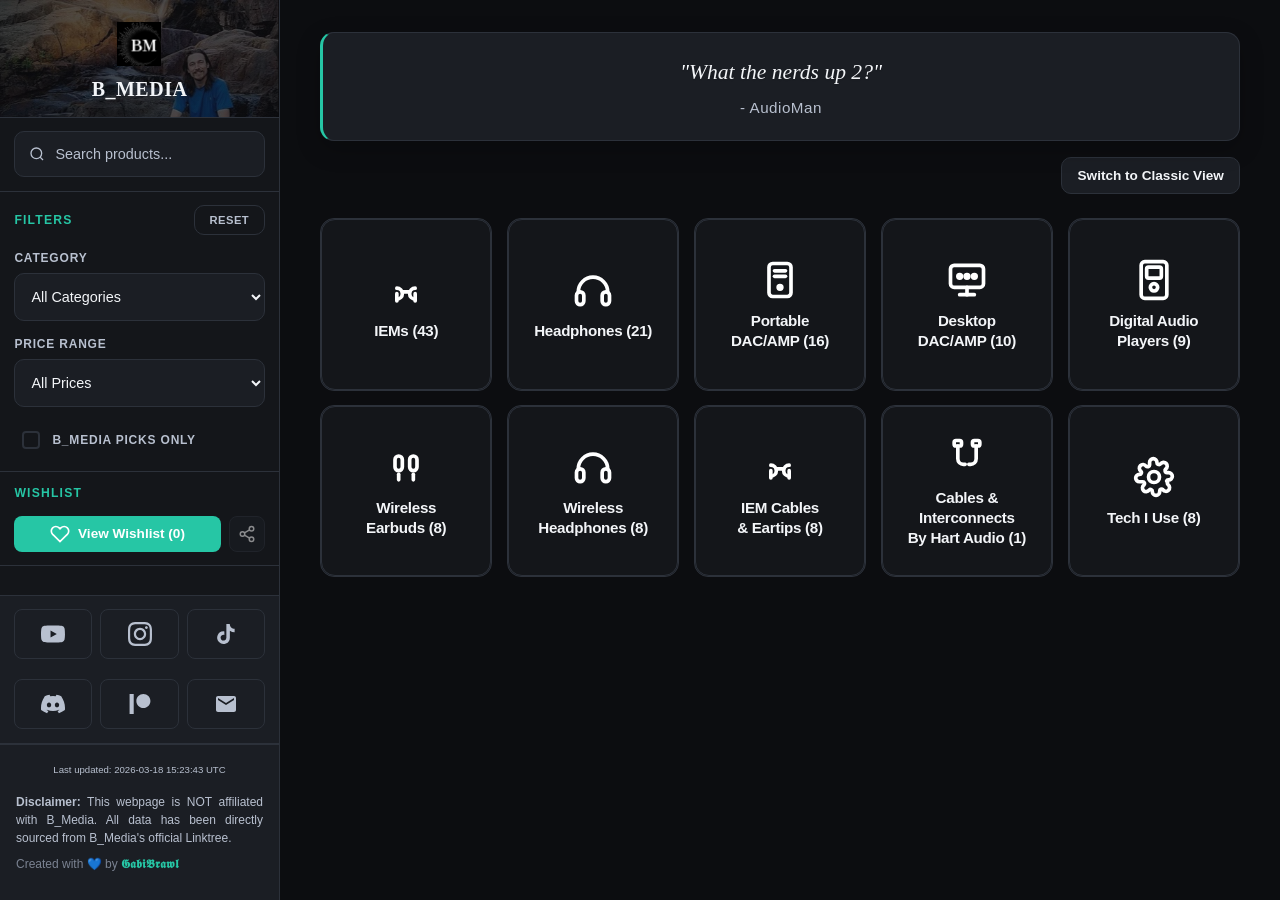
==== commit ced3be95: "Add navigation improvements. Remove unused css file." ====
--- a/index.html
+++ b/index.html
@@ -46,12 +46,18 @@
             <!-- Quick Search -->
             <div class="sidebar-section">
                 <div class="search-box">
+                    <span class="search-icon" aria-hidden="true">
+                        <svg width="16" height="16" viewBox="0 0 24 24" fill="none" stroke="currentColor" stroke-width="2">
+                            <circle cx="11" cy="11" r="8"></circle>
+                            <line x1="21" y1="21" x2="16.65" y2="16.65"></line>
+                        </svg>
+                    </span>
                     <input type="text" id="search-input" placeholder="Search products...">
                 </div>
             </div>
 
             <!-- Filters Section -->
-            <div class="sidebar-section">
+            <div class="sidebar-section filter-section">
                 <div class="section-header">
                     <h3>Filters</h3>
                     <button id="reset-filters" class="reset-btn">Reset</button>
@@ -66,7 +72,7 @@
                         </select>
                     </div>
 
-                    <div class="filter-item">
+                    <div class="filter-item mobile-price-select">
                         <label for="price-filter">Price Range</label>
                         <select id="price-filter">
                             <option value="all">All Prices</option>
@@ -78,12 +84,27 @@
                         </select>
                     </div>
 
+                    <div class="filter-item mobile-price-range-control" id="mobile-price-range-control">
+                        <label>Price Range</label>
+                        <div class="mobile-price-range-slider" id="mobile-price-range-slider" aria-label="Price range slider">
+                            <div class="mobile-price-track"></div>
+                            <div class="mobile-price-range-fill" id="mobile-price-range-fill"></div>
+                            <button type="button" id="mobile-price-min-handle" class="mobile-price-handle" aria-label="Minimum price"></button>
+                            <button type="button" id="mobile-price-max-handle" class="mobile-price-handle" aria-label="Maximum price"></button>
+                        </div>
+                    </div>
+
                     <div class="filter-item">
                         <label class="checkbox-label">
                             <input type="checkbox" id="show-picks-only">
                             <span class="checkmark"></span>
                             B_Media Picks Only
                         </label>
+                    </div>
+
+                    <div class="filter-item mobile-filter-actions">
+                        <button id="picks-only-toggle-btn" class="mobile-picks-toggle-btn" type="button">B_Media Picks Only</button>
+                        <button id="reset-filters-mobile" class="reset-btn" type="button">Reset</button>
                     </div>
                 </div>
             </div>
@@ -160,7 +181,7 @@
                     <p>Last updated: <span id="last-updated-date">Loading...</span></p>
                 </div>
                 <div class="disclaimer">
-                    <p><strong>Disclaimer:</strong> This webpage is NOT affiliated with B_Media. All data displayed has been directly sourced from B_Media's official Linktree.</p>
+                    <p><strong>Disclaimer:</strong> This webpage is NOT affiliated with B_Media. All data has been directly sourced from B_Media's official Linktree.</p>
                     <p>Created with 💙 by <a href="https://www.gabibrawl.dev" target="_blank">𝕲𝖆𝖇𝖎𝕭𝖗𝖆𝖜𝖑</a></p>
                 </div>
             </div>
--- a/css/style-common.css
+++ b/css/style-common.css
@@ -696,9 +696,21 @@
     position: relative;
 }
 
+.search-icon {
+    position: absolute;
+    top: 50%;
+    left: 0.9rem;
+    transform: translateY(-50%);
+    color: var(--medium-text);
+    display: inline-flex;
+    align-items: center;
+    justify-content: center;
+    pointer-events: none;
+}
+
 .search-box input {
     width: 100%;
-    padding: 0.875rem 1.1rem;
+    padding: 0.875rem 1.1rem 0.875rem 2.5rem;
     border: 1px solid var(--border-color);
     border-radius: var(--radius-sm);
     background: var(--tertiary-bg);
@@ -755,9 +767,20 @@
 }
 
 .reset-btn:hover {
-    background: var(--accent-color);
+    border-color: var(--accent-color);
+    color: var(--accent-color);
+}
+
+.reset-btn.has-active-filters {
+    background: rgba(255, 107, 107, 0.12);
+    color: var(--pick-color);
+    border-color: var(--pick-color);
+}
+
+.reset-btn.has-active-filters:hover {
+    background: var(--pick-color);
     color: white;
-    border-color: var(--accent-color);
+    border-color: var(--pick-color);
 }
 
 .filter-controls {
@@ -839,6 +862,91 @@
     color: white;
     font-size: 12px;
     font-weight: bold;
+}
+
+.mobile-price-range-control,
+.mobile-filter-actions {
+    display: none;
+}
+
+.mobile-price-range-slider {
+    --price-handle-width: 50px;
+    position: relative;
+    height: 44px;
+    margin-top: 0.35rem;
+    background: var(--tertiary-bg);
+    border: 1px solid var(--border-color);
+    border-radius: var(--radius-sm);
+    padding: 0 0.4rem;
+    overflow: hidden;
+}
+
+.mobile-price-track,
+.mobile-price-range-fill {
+    position: absolute;
+    top: 50%;
+    transform: translateY(-50%);
+    height: 6px;
+    border-radius: 999px;
+}
+
+.mobile-price-track {
+    left: 0.4rem;
+    right: 0.4rem;
+    background: var(--border-color);
+}
+
+.mobile-price-range-fill {
+    background: var(--accent-color);
+    left: 0;
+    width: 100%;
+}
+
+.mobile-price-handle {
+    --position: 0;
+    position: absolute;
+    top: 50%;
+    left: calc((100% - var(--price-handle-width)) * var(--position));
+    transform: translateY(-50%);
+    width: var(--price-handle-width);
+    height: calc(100% - 2px);
+    border-radius: 8px;
+    border: 1px solid var(--accent-color);
+    background: var(--card-bg);
+    color: var(--light-text);
+    box-shadow: 0 2px 8px rgba(0, 0, 0, 0.35);
+    cursor: pointer;
+    padding: 0;
+    font-size: 0.72rem;
+    font-weight: 700;
+    display: inline-flex;
+    align-items: center;
+    justify-content: center;
+}
+
+.mobile-price-handle:focus-visible {
+    outline: none;
+    box-shadow: 0 0 0 2px rgba(38, 198, 165, 0.35), 0 2px 8px rgba(0, 0, 0, 0.35);
+}
+
+.mobile-picks-toggle-btn {
+    border: 1px solid var(--border-color);
+    background: white;
+    color: #101114;
+    border-radius: var(--radius-sm);
+    font-weight: 700;
+    font-size: 0.78rem;
+    letter-spacing: 0.3px;
+    text-transform: uppercase;
+    padding: 0.7rem 0.8rem;
+    cursor: pointer;
+    transition: all 0.2s ease;
+}
+
+.mobile-picks-toggle-btn.active {
+    background: var(--accent-color);
+    border-color: var(--accent-color);
+    color: white;
 }
 
 /* Modal for pick badge info */
--- a/css/style-mobile.css
+++ b/css/style-mobile.css
@@ -69,22 +69,79 @@
     }
 
     .sidebar-section {
-        padding: 1rem;
+        padding: 0.85rem 1rem;
+        border-bottom: none;
+    }
+
+    .sidebar-section:first-of-type {
+        padding-bottom: 0.4rem;
+    }
+
+    .filter-section {
+        padding-top: 0.4rem;
     }
 
     .section-header {
         margin-bottom: 1rem;
     }
 
+    .filter-section .section-header h3 {
+        display: none;
+    }
+
+    .filter-section .section-header {
+        justify-content: flex-end;
+    }
+
+    .filter-section .section-header #reset-filters {
+        display: none;
+    }
+
     .filter-controls {
         gap: 0.875rem;
     }
 
-    /* Social icons styling for mobile */
+    .mobile-price-select {
+        display: none;
+    }
+
+    .mobile-price-range-control {
+        display: flex;
+        flex-direction: column;
+        gap: 0.65rem;
+    }
+
+    .mobile-filter-actions {
+        display: grid;
+        grid-template-columns: 1fr auto;
+        gap: 0.6rem;
+        align-items: center;
+    }
+
+    .mobile-filter-actions .reset-btn {
+        padding: 0.7rem 0.85rem;
+        font-size: 0.74rem;
+        white-space: nowrap;
+    }
+
+    .mobile-filter-actions .reset-btn.has-active-filters,
+    .mobile-filter-actions .reset-btn.has-active-filters:hover {
+        background: var(--pick-color);
+        color: white;
+        border-color: var(--pick-color);
+    }
+
+    .filter-item .checkbox-label {
+        display: none;
+    }
+
+    /* Social area follows the same unified section styling */
+    .sidebar-section.social-section,
     .social-section {
-        border-top: 2px solid var(--border-color);
-        padding: 1rem 1.25rem;
-        background: var(--tertiary-bg);
+        border-top: 1px solid var(--border-color);
+        padding: 0.85rem 1rem;
+        background: var(--secondary-bg);
+        margin-top: 0;
     }
 
     .social-links {
@@ -119,9 +176,9 @@
     }
 
     .sidebar-footer {
-        padding: 1.25rem 1.25rem;
-        border-top: 2px solid var(--border-color);
-        background: var(--secondary-bg);
+        padding: 0.85rem 1rem 1rem 1rem;
+        border-top: none;
+        background: transparent;
     }
 
     .sidebar-footer .disclaimer {
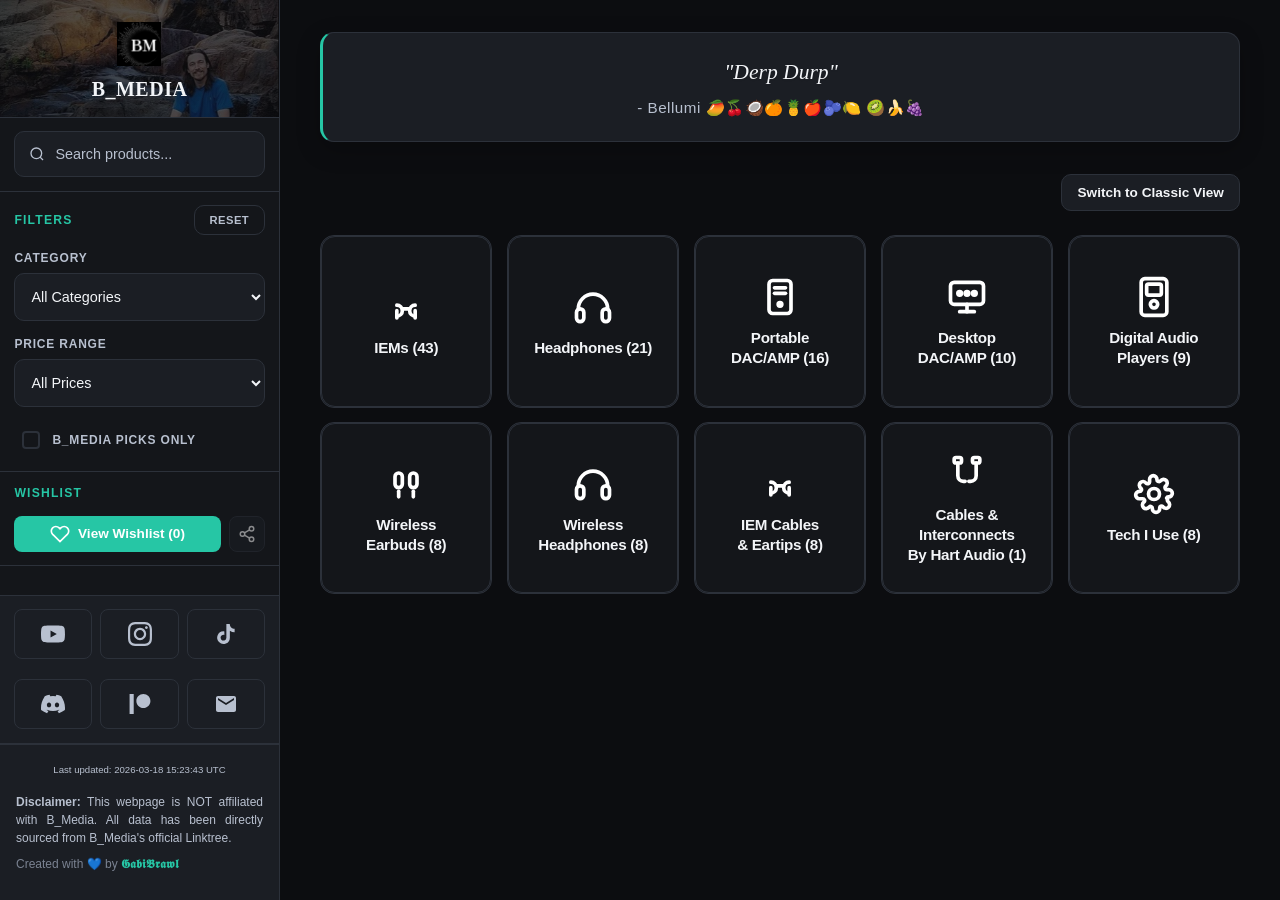
==== commit dcdf9a22: "Add mobile layout optimizations and fixes. Add categories filtering improvements." ====
--- a/index.html
+++ b/index.html
@@ -54,6 +54,10 @@
                     </span>
                     <input type="text" id="search-input" placeholder="Search products...">
                 </div>
+                <div class="mobile-filter-actions search-mobile-actions">
+                    <button id="picks-only-toggle-btn" class="mobile-picks-toggle-btn" type="button">B_Media Picks Only</button>
+                    <button id="reset-filters-mobile" class="reset-btn" type="button">Reset</button>
+                </div>
             </div>
 
             <!-- Filters Section -->
@@ -64,12 +68,13 @@
                 </div>
 
                 <div class="filter-controls">
-                    <div class="filter-item">
+                    <div class="filter-item category-filter-item">
                         <label for="category-filter">Category</label>
                         <select id="category-filter">
                             <option value="all">All Categories</option>
                             <!-- Options will be populated dynamically by JavaScript -->
                         </select>
+                        <div id="mobile-category-chips" class="mobile-category-chips" aria-label="Category filters"></div>
                     </div>
 
                     <div class="filter-item mobile-price-select">
@@ -102,10 +107,6 @@
                         </label>
                     </div>
 
-                    <div class="filter-item mobile-filter-actions">
-                        <button id="picks-only-toggle-btn" class="mobile-picks-toggle-btn" type="button">B_Media Picks Only</button>
-                        <button id="reset-filters-mobile" class="reset-btn" type="button">Reset</button>
-                    </div>
                 </div>
             </div>
 
--- a/css/style-common.css
+++ b/css/style-common.css
@@ -131,6 +131,7 @@
     border-radius: var(--radius-sm);
     padding: 0.62rem 0.95rem;
     font-size: 0.85rem;
+    margin-top: 1rem;
     font-weight: 600;
     cursor: pointer;
     transition: all 0.2s ease;
@@ -869,6 +870,10 @@
     display: none;
 }
 
+.mobile-category-chips {
+    display: none;
+}
+
 .mobile-price-range-slider {
     --price-handle-width: 50px;
     position: relative;
@@ -879,6 +884,7 @@
     border-radius: var(--radius-sm);
     padding: 0 0.4rem;
     overflow: hidden;
+    touch-action: none;
 }
 
 .mobile-price-track,
@@ -922,6 +928,9 @@
     display: inline-flex;
     align-items: center;
     justify-content: center;
+    touch-action: none;
+    user-select: none;
+    -webkit-user-select: none;
 }
 
 .mobile-price-handle:focus-visible {
--- a/css/style-mobile.css
+++ b/css/style-mobile.css
@@ -30,7 +30,7 @@
         left: 0;
         right: 0;
         bottom: 0;
-        height: 65vh;
+        height: 55vh;
         border-radius: 24px 24px 0 0;
         box-shadow: 0 -10px 40px rgba(0, 0, 0, 0.4);
     }
@@ -69,16 +69,30 @@
     }
 
     .sidebar-section {
-        padding: 0.85rem 1rem;
+        padding: 0rem 1rem;
         border-bottom: none;
     }
 
     .sidebar-section:first-of-type {
-        padding-bottom: 0.4rem;
+        padding-bottom: 0;
     }
 
     .filter-section {
-        padding-top: 0.4rem;
+        padding-top: 0rem;
+    }
+
+    .mobile-bottom-filters {
+        display: flex;
+        flex-direction: column;
+    }
+
+    .mobile-bottom-filters > .sidebar-section:first-child {
+        position: sticky;
+        top: 0;
+        z-index: 6;
+        background: var(--secondary-bg);
+        border-bottom: 1px solid var(--border-color);
+        padding-top: 0.75rem;
     }
 
     .section-header {
@@ -101,6 +115,11 @@
         gap: 0.875rem;
     }
 
+    .search-mobile-actions {
+        margin-top: 0.7rem;
+        margin-bottom: 0.7rem;
+    }
+
     .mobile-price-select {
         display: none;
     }
@@ -109,6 +128,39 @@
         display: flex;
         flex-direction: column;
         gap: 0.65rem;
+        order: 1;
+    }
+
+    .category-filter-item {
+        order: 2;
+    }
+
+    .category-filter-item select {
+        display: none;
+    }
+
+    .mobile-category-chips {
+        display: flex;
+        flex-wrap: wrap;
+        gap: 0.45rem;
+    }
+
+    .mobile-category-chip {
+        border: 1px solid var(--border-color);
+        background: var(--tertiary-bg);
+        color: var(--light-text);
+        border-radius: 10px;
+        padding: 0.42rem 0.75rem;
+        font-size: 0.74rem;
+        font-weight: 600;
+        cursor: pointer;
+        transition: all 0.2s ease;
+    }
+
+    .mobile-category-chip.active {
+        background: var(--accent-color);
+        border-color: var(--accent-color);
+        color: white;
     }
 
     .mobile-filter-actions {
@@ -144,6 +196,14 @@
         margin-top: 0;
     }
 
+    .sidebar-section.social-section {
+        display: none;
+    }
+
+    .page-social-section {
+        margin-top: 1rem;
+    }
+
     .social-links {
         display: flex;
         flex-direction: row;
@@ -201,7 +261,7 @@
 
     .quote-banner {
         padding: 1.5rem 1.5rem;
-        margin-bottom: 2rem;
+        margin-bottom: 1rem;
         border-radius: 10px;
     }
 
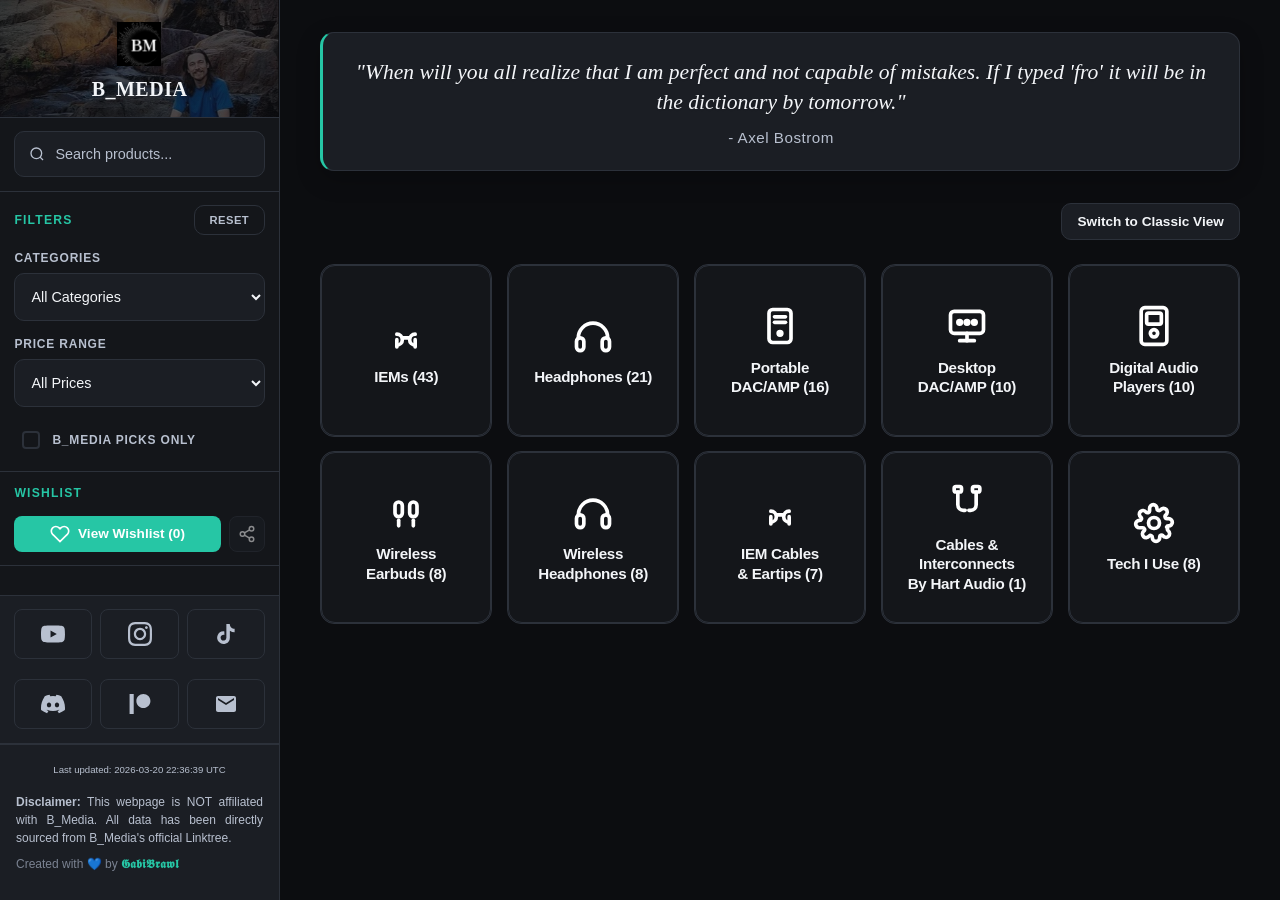
==== commit f7e7a4ea: "Implement more mobile layout fixes and UX improvements." ====
--- a/index.html
+++ b/index.html
@@ -69,7 +69,7 @@
 
                 <div class="filter-controls">
                     <div class="filter-item category-filter-item">
-                        <label for="category-filter">Category</label>
+                        <label for="category-filter">Categories</label>
                         <select id="category-filter">
                             <option value="all">All Categories</option>
                             <!-- Options will be populated dynamically by JavaScript -->
@@ -200,7 +200,7 @@
     <!-- Modal for B_Media Pick Info -->
     <div id="pick-info-modal" class="modal">
         <div class="modal-content">
-            <h3>About B_Media Picks</h3>
+            <h3>About <span class="pick-badge pick-badge-inline">B_Media Pick</span></h3>
             <p>These are products that <strong>Axel</strong> would personally choose based on his experience and preferences.</p>
             <p><strong>Important:</strong> Audio is subjective! A B_Media pick doesn't mean it's objectively better than other products. What sounds great to one person may not suit another's ears and preferences.</p>
             <p>Consider your own sound signature preferences, use case, and budget when making your decision.</p>
--- a/css/style-common.css
+++ b/css/style-common.css
@@ -456,6 +456,24 @@
     transform: scale(1.05);
 }
 
+.pick-badge-inline {
+    position: static;
+    display: inline-flex;
+    align-items: center;
+    vertical-align: middle;
+    margin-left: 0.35rem;
+    padding: 0.3rem 0.7rem;
+    font-size: 0.65rem;
+    letter-spacing: 0.25px;
+    box-shadow: 0 2px 6px rgba(255, 107, 107, 0.35);
+    cursor: default;
+}
+
+.mobile-info-title .pick-badge-inline,
+.modal-content h3 .pick-badge-inline {
+    transform: none !important;
+}
+
 .item-price {
     color: var(--success-color);
     font-size: 1.1rem;
@@ -1481,6 +1499,77 @@
     padding: 0.75rem 1rem 1rem;
 }
 
+.mobile-bottom-info {
+    display: none;
+    padding: 0.75rem 1rem 1rem;
+}
+
+.mobile-info-panel {
+    display: flex;
+    flex-direction: column;
+    gap: 0.75rem;
+}
+
+.mobile-info-title {
+    margin: 0;
+    font-size: 1.1rem;
+    color: var(--light-text);
+}
+
+.mobile-info-content {
+    color: var(--light-text);
+}
+
+.mobile-info-content p {
+    margin: 0 0 0.75rem;
+    line-height: 1.55;
+}
+
+.mobile-info-content p:last-child {
+    margin-bottom: 0;
+}
+
+.mobile-picks-info {
+    display: flex;
+    flex-direction: column;
+    gap: 0.75rem;
+}
+
+.mobile-picks-lead {
+    margin: 0;
+    color: var(--light-text);
+    line-height: 1.6;
+}
+
+.mobile-info-card {
+    background: var(--card-bg);
+    border: 1px solid var(--border-color);
+    border-radius: 12px;
+    padding: 0.75rem 0.85rem;
+}
+
+.mobile-info-card h4 {
+    margin: 0 0 0.45rem;
+    color: var(--light-text);
+    font-size: 0.95rem;
+    font-weight: 600;
+}
+
+.mobile-info-card p {
+    margin: 0;
+    color: var(--medium-text);
+    line-height: 1.55;
+}
+
+.mobile-info-list {
+    margin: 0;
+    padding-left: 1.15rem;
+    color: var(--medium-text);
+    display: flex;
+    flex-direction: column;
+    gap: 0.35rem;
+}
+
 .mobile-wishlist-empty {
     color: var(--medium-text);
     font-size: 0.9rem;
--- a/css/style-mobile.css
+++ b/css/style-mobile.css
@@ -295,6 +295,17 @@
         width: 100%;
     }
 
+    .mobile-view-mode-toggle-item {
+        margin-top: 0.5rem;
+        padding-top: 0.5rem;
+        border-top: 1px solid var(--border-color);
+    }
+
+    .mobile-view-mode-toggle-item .view-mode-toggle-btn {
+        margin-top: 0;
+        background: var(--card-bg);
+    }
+
     .category-options-grid {
         display: grid;
         grid-template-columns: repeat(2, minmax(0, 1fr));
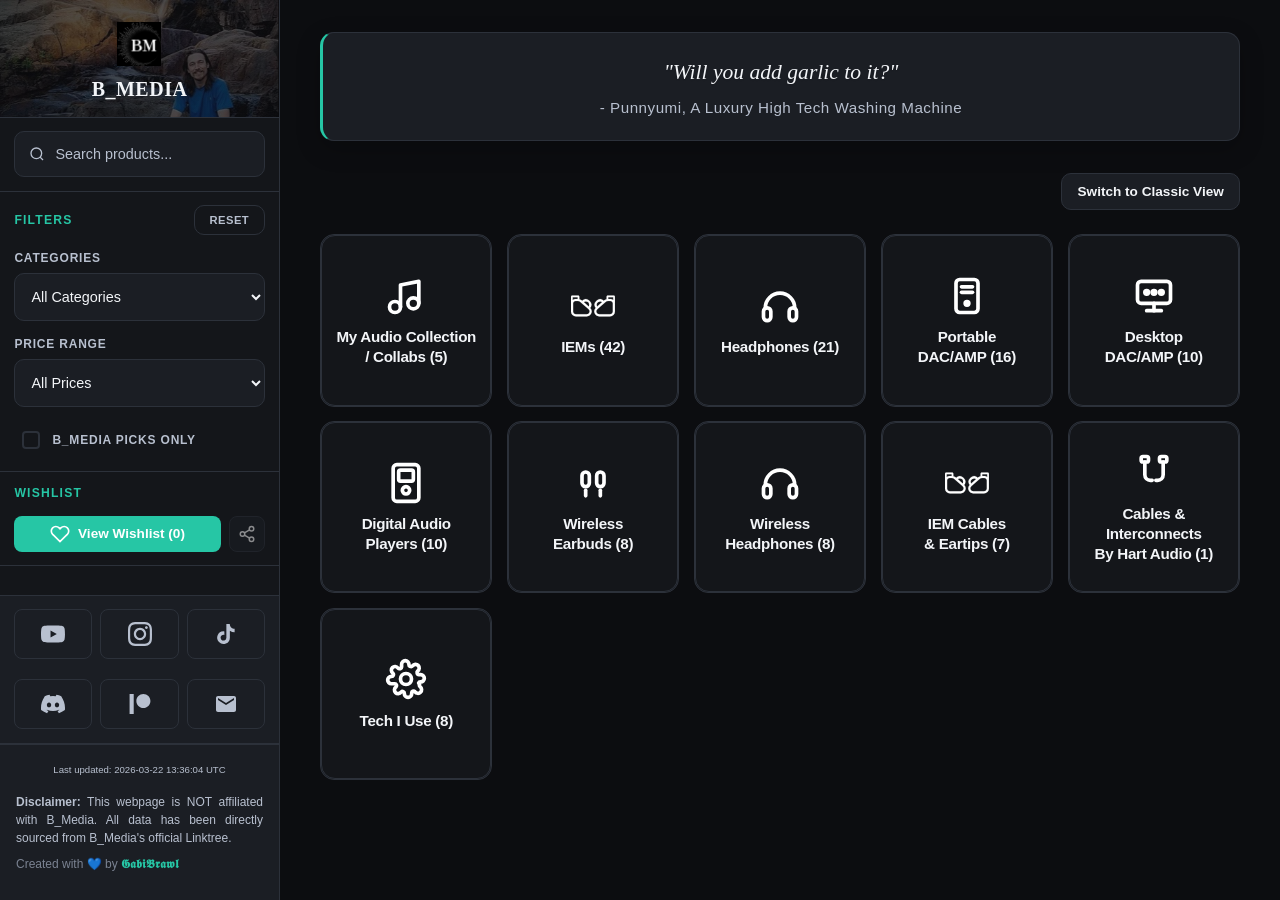
==== commit 1217d9f8: "Implement extra details tables on some products." ====
--- a/index.html
+++ b/index.html
@@ -248,6 +248,7 @@
 
     <script src="js/data.js"></script>
     <script src="js/extraData.js"></script>
+    <script src="js/extraDetails.js"></script>
     <script src="js/last_updated.js"></script>
     <script src="js/app.js"></script>
 </body>
--- a/css/style-common.css
+++ b/css/style-common.css
@@ -1386,6 +1386,47 @@
     box-shadow: 0 4px 12px rgba(0, 0, 0, 0.2);
 }
 
+.extra-details-table-wrap {
+    margin: 0 0 1rem;
+    border: 1px solid var(--border-color);
+    border-radius: 8px;
+    overflow: hidden;
+}
+
+.extra-details-table {
+    width: 100%;
+    border-collapse: collapse;
+    table-layout: fixed;
+}
+
+.extra-details-table th,
+.extra-details-table td {
+    padding: 0.45rem 0.6rem;
+    font-size: 0.86rem;
+    line-height: 1.3;
+    border-bottom: 1px solid var(--border-color);
+    vertical-align: top;
+}
+
+.extra-details-table tr:last-child th,
+.extra-details-table tr:last-child td {
+    border-bottom: none;
+}
+
+.extra-details-table th {
+    width: 38%;
+    color: var(--light-text);
+    font-weight: 600;
+    text-align: left;
+    background: var(--secondary-bg);
+}
+
+.extra-details-table td {
+    color: var(--medium-text);
+    background: var(--card-bg);
+    word-break: break-word;
+}
+
 .extra-tiktoks {
     margin-bottom: 1.5rem;
     text-align: center;
@@ -1570,6 +1611,21 @@
     gap: 0.35rem;
 }
 
+.mobile-social-info {
+    display: flex;
+    flex-direction: column;
+    gap: 0.75rem;
+}
+
+.mobile-social-actions {
+    display: flex;
+}
+
+.mobile-social-actions .action-btn {
+    width: 100%;
+    justify-content: center;
+}
+
 .mobile-wishlist-empty {
     color: var(--medium-text);
     font-size: 0.9rem;
--- a/css/style-mobile.css
+++ b/css/style-mobile.css
@@ -38,6 +38,60 @@
     .bottom-bar.active .bottom-bar-panel {
         display: flex;
         flex-direction: column;
+    }
+
+    .bottom-bar-hint {
+        position: fixed;
+        left: 50%;
+        bottom: calc(16px + 70px + 10px + env(safe-area-inset-bottom));
+        transform: translate(-50%, 8px);
+        opacity: 0;
+        border: 1px solid var(--accent-color);
+        background: var(--accent-color);
+        color: white;
+        border-radius: 999px;
+        padding: 0.45rem 0.7rem;
+        display: inline-flex;
+        align-items: center;
+        gap: 0.35rem;
+        font-size: 0.78rem;
+        font-weight: 600;
+        z-index: 1003;
+        box-shadow: 0 6px 18px rgba(0, 0, 0, 0.28);
+        pointer-events: auto;
+        transition: opacity 0.2s ease, transform 0.2s ease;
+    }
+
+    .bottom-bar-hint.show {
+        opacity: 1;
+        transform: translate(-50%, 0);
+    }
+
+    .bottom-bar-hint-arrow {
+        color: white;
+        animation: mobileBottomBarHintArrow 1s ease-in-out infinite;
+    }
+
+    @keyframes mobileBottomBarHintArrow {
+        0%,
+        100% {
+            transform: translateY(0);
+            opacity: 0.6;
+        }
+        50% {
+            transform: translateY(2px);
+            opacity: 1;
+        }
+    }
+
+    @media (prefers-reduced-motion: reduce) {
+        .bottom-bar-hint {
+            transition: none;
+        }
+
+        .bottom-bar-hint-arrow {
+            animation: none;
+        }
     }
 
     .container {
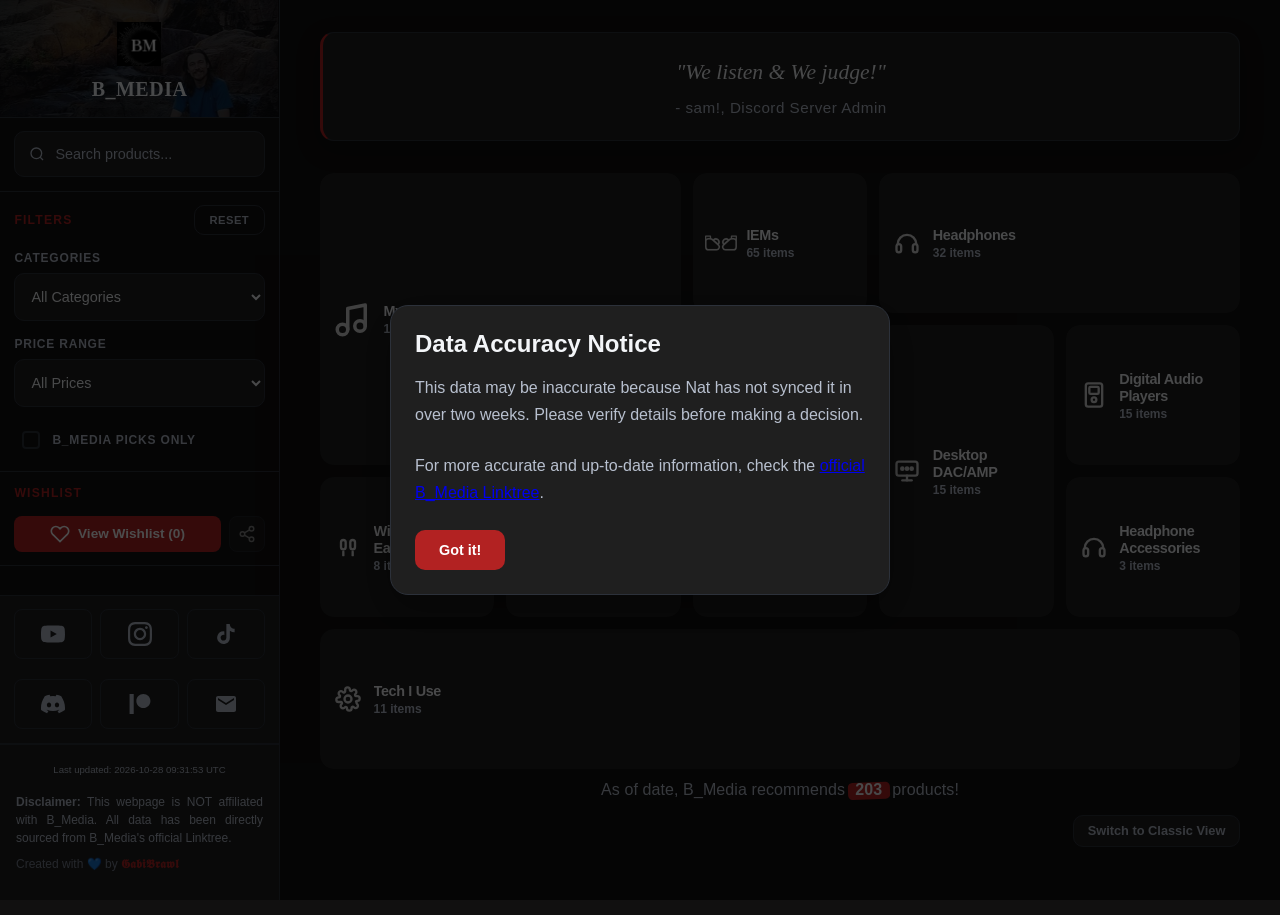
==== commit 05418e8c: "Add a pop-up for outdated notice." ====
--- a/index.html
+++ b/index.html
@@ -208,6 +208,16 @@
         </div>
     </div>
 
+    <!-- Modal for data freshness notice -->
+    <div id="data-freshness-modal" class="modal" role="dialog" aria-modal="true" aria-labelledby="data-freshness-title">
+        <div class="modal-content">
+            <h3 id="data-freshness-title">Data Accuracy Notice</h3>
+            <p>This data may be inaccurate because Nat has not synced it in over two weeks. Please verify details before making a decision.</p>
+            <p>For more accurate and up-to-date information, check the <a href="https://linktr.ee/BostromMediaStrategies" target="_blank" rel="noopener noreferrer">official B_Media Linktree</a>.</p>
+            <button class="modal-close">Got it!</button>
+        </div>
+    </div>
+
     <!-- Modal for Extra Data -->
     <div id="extra-data-modal" class="modal">
         <div class="modal-content">
--- a/css/style-common.css
+++ b/css/style-common.css
@@ -9,15 +9,15 @@
 :root {
     --primary-bg: #0c0d10;
     --secondary-bg: #14161a;
-    --tertiary-bg: #1b1e24;
+    --tertiary-bg: #1f1f1f;
     --card-bg: var(--tertiary-bg);
-    --accent-bg: #232832;
+    --accent-bg: #201818;
     --light-text: #f3f5f8;
     --medium-text: #b8c0cf;
     --dark-text: #7b8392;
     --border-color: #2c313a;
-    --accent-color: #26c6a5;
-    --accent-hover: #2fd2b0;
+    --accent-color: #b22222;
+    --accent-hover: #e04b3b;
     --success-color: var(--accent-color);
     --success-hover: var(--accent-hover);
     --shadow-color: rgba(0, 0, 0, 0.35);
@@ -27,11 +27,16 @@
     --radius-sm: 10px;
     --radius-md: 14px;
     --radius-lg: 18px;
+
+
+    --new-primary: #b22222;
+    --new-bg: #111010;
+    --new-sec-bg: #1f1f1f;
 }
 
 body {
     font-family: -apple-system, BlinkMacSystemFont, 'Segoe UI', 'Inter', Roboto, 'Helvetica Neue', Arial, sans-serif;
-    background: var(--primary-bg);
+    background: var(--new-bg);
     color: var(--light-text);
     margin: 0;
     padding: 0;
@@ -46,7 +51,7 @@
 
 .sidebar {
     width: 280px;
-    background: var(--secondary-bg);
+    background: var(--new-bg);
     border-right: 1px solid var(--border-color);
     position: fixed;
     left: 0;
@@ -68,7 +73,7 @@
 .quote-banner {
     background: var(--tertiary-bg);
     border: 1px solid var(--border-color);
-    border-left: 3px solid var(--accent-color);
+    border-left: 3px solid var(--new-primary);
     padding: 1.5rem 1.75rem;
     margin-bottom: 2rem;
     border-radius: var(--radius-md);
@@ -99,6 +104,37 @@
     letter-spacing: 0.5px;
     position: relative;
     z-index: 1;
+}
+
+.recommended-count-banner {
+    margin: 0.75rem 0 1rem;
+    color: var(--medium-text);
+    font-size: 1rem;
+    font-weight: 500;
+    text-align: center;
+    letter-spacing: 0.1px;
+}
+
+.recommended-count-number {
+    position: relative;
+    display: inline-block;
+    color: var(--light-text);
+    font-weight: 700;
+    padding: 0 0.35rem;
+    z-index: 0;
+}
+
+.recommended-count-number::before {
+    content: '';
+    position: absolute;
+    z-index: -1;
+    left: -0.12rem;
+    right: -0.12rem;
+    top: 52%;
+    height: 1.08em;
+    border-radius: 0.28rem;
+    background: var(--new-primary);
+    transform: translateY(-50%) rotate(-2deg);
 }
 
 .sidebar-footer .last-updated {
@@ -145,61 +181,123 @@
 
 .category-options-grid {
     display: grid;
-    grid-template-columns: repeat(auto-fit, minmax(170px, 1fr));
-    gap: 0.9rem;
+    grid-template-columns: repeat(4, 1fr);
+    gap: 0.6rem;
+    grid-auto-rows: 130px;
+    align-items: stretch;
+}
+
+/* Bento Grid Item Positioning */
+.category-options-grid .category:nth-child(1) {
+    grid-column: span 2;
+    grid-row: span 2;
+}
+
+.category-options-grid .category:nth-child(1) .category-toggle-content {
+    justify-content: center;
+    align-items: center;
+}
+
+.category-options-grid .category:nth-child(1) .category-toggle-svg {
+    width: 42px;
+    height: 42px;
+    flex: 0 0 42px;
+}
+
+.category-options-grid .category:nth-child(2) {
+    grid-column: span 1;
+    grid-row: span 1;
+}
+
+.category-options-grid .category:nth-child(3) {
+    grid-column: span 2;
+    grid-row: span 1;
+}
+
+.category-options-grid .category:nth-child(4) {
+    grid-column: span 1;
+    grid-row: span 1;
+}
+
+.category-options-grid .category:nth-child(5) {
+    grid-column: span 1;
+    grid-row: span 2;
+}
+
+.category-options-grid .category:nth-child(4) .category-toggle-content {
+    justify-content: center;
+    align-items: center;
+    flex-direction: column;
+}
+
+.category-options-grid .category:nth-child(4) .category-toggle-svg {
+    width: 38px;
+    height: 38px;
+    flex: 0 0 38px;
+}
+
+.category-options-grid .category:nth-child(n+6) {
+    grid-column: span 1;
+    grid-row: span 1;
+}
+
+
+.category-options-grid .category:nth-child(11) {
+    grid-column: span 5;
+    grid-row: span 1;
 }
 
 .category-collapsible {
+    display: flex;
     margin-bottom: 0;
-    border: 1px solid var(--border-color);
+    border: none;
     border-radius: var(--radius-md);
-    background: var(--tertiary-bg);
+    background: transparent;
     overflow: hidden;
+    height: 100%;
 }
 
 .category-toggle-btn {
     width: 100%;
     display: flex;
-    flex-direction: column;
-    justify-content: center;
-    align-items: center;
-    gap: 0.8rem;
-    border: 1px solid var(--border-color);
-    background: var(--secondary-bg);
+    justify-content: stretch;
+    align-items: stretch;
+    border: none;
+    background: var(--tertiary-bg);
     color: var(--light-text);
     border-radius: var(--radius-md);
-    padding: 1.2rem 0.9rem;
+    padding: 0.55rem;
     cursor: pointer;
-    transition: border-color 0.2s ease;
-    text-align: center;
-    min-height: 160px;
-    aspect-ratio: 1 / 1;
-    position: relative;
+    transition: background-color 0.2s ease, color 0.2s ease;
+    text-align: left;
+    height: 100%;
+    aspect-ratio: auto;
     overflow: hidden;
 }
 
 .category-toggle-btn:hover {
-    border-color: var(--accent-color);
+    background: var(--accent-bg);
 }
 
 .category-toggle-content {
     display: flex;
     align-items: center;
-    justify-content: center;
-    flex-direction: column;
-    gap: 0.6rem;
+    justify-content: flex-start;
+    gap: 0.48rem;
+    width: 100%;
+    height: 100%;
     min-width: 0;
-    position: relative;
-    z-index: 1;
 }
 
 .category-toggle-svg {
-    width: 44px;
-    height: 44px;
-    display: inline-flex;
+    width: 32px;
+    height: 32px;
+    display: flex;
     align-items: center;
     justify-content: center;
     color: var(--accent-color);
+    flex: 0 0 32px;
+    opacity: 0.82;
 }
 
 .category-toggle-svg svg,
@@ -209,14 +307,32 @@
 }
 
 .category-toggle-label {
-    font-size: 0.95rem;
-    font-weight: 600;
-    letter-spacing: -0.3px;
-    line-height: 1.3;
+    display: block;
+    font-size: clamp(0.82rem, 0.95vw, 0.95rem);
+    font-weight: 800;
+    letter-spacing: -0.35px;
+    line-height: 1.1;
     text-transform: capitalize;
     word-break: break-word;
     text-wrap: balance;
     color: var(--light-text);
+}
+
+.category-toggle-text {
+    display: flex;
+    flex-direction: column;
+    align-items: flex-start;
+    justify-content: center;
+    gap: 0.18rem;
+    flex: 1;
+    min-width: 0;
+}
+
+.category-toggle-count {
+    font-size: 0.72rem;
+    font-weight: 600;
+    color: var(--medium-text);
+    line-height: 1;
 }
 
 .category-page-header {
@@ -508,12 +624,17 @@
     justify-content: space-between;
 }
 
+.item-buttons-product {
+    background: #ffffff;
+    color: var(--primary-bg);
+    border: 1px solid #ffffff;
+}
+
 .item a {
     display: flex;
     align-items: center;
     justify-content: center;
-    background: var(--accent-color);
-    color: #042f27;
+    color: var(--primary-bg);
     padding: 0.75rem 1rem;
     text-decoration: none;
     border-radius: var(--radius-sm);
@@ -529,21 +650,22 @@
     min-height: 40px;
 }
 
-.item a:hover,
-.item .extra-data-btn:hover {
-    background: var(--accent-hover);
+.item .item-buttons-product:hover {
+    background: #ffffff;
+    border-color: #ffffff;
     transform: translateY(-2px);
+    box-shadow: 0 4px 12px rgba(0, 0, 0, 0.2);
 }
 
 .item .extra-data-btn {
-    background: var(--accent-color);
-    color: white;
+    background: transparent;
+    color: var(--light-text);
     padding: 0;
     border-radius: var(--radius-sm);
     font-weight: 600;
     font-size: 0.9rem;
     transition: all 0.2s ease;
-    border: none;
+    border: 1px solid transparent;
     cursor: pointer;
     position: relative;
     z-index: 1;
@@ -555,6 +677,18 @@
     display: flex;
     align-items: center;
     justify-content: center;
+    flex-shrink: 0;
+}
+
+.item .extra-data-btn:hover {
+    background: transparent;
+    color: var(--light-text);
+    transform: scale(1.08);
+}
+
+.item .extra-data-btn svg {
+    width: 21px;
+    height: 21px;
     flex-shrink: 0;
 }
 
@@ -1209,7 +1343,7 @@
     height: 80px;
     border-radius: 8px;
     object-fit: cover;
-    border: 2px solid rgba(11, 187, 152, 0.2);
+    border: 2px solid rgba(178, 34, 34, 0.2);
     transition: all 0.35s cubic-bezier(0.34, 1.56, 0.64, 1);
     box-shadow: 0 4px 12px rgba(0, 0, 0, 0.1);
 }
@@ -1217,7 +1351,7 @@
 .wishlist-modal-content .item:hover .item-image {
     transform: scale(1.08) rotate(1deg);
     border-color: var(--accent-color);
-    box-shadow: 0 8px 20px rgba(11, 187, 152, 0.2);
+    box-shadow: 0 8px 20px rgba(178, 34, 34, 0.2);
 }
 
 .wishlist-modal-content .item-info {
@@ -1497,7 +1631,7 @@
 }
 
 .bottom-bar-progress-fill {
-    stroke: var(--accent-color);
+    stroke: var(--new-primary);
     transition: stroke-dasharray 0.12s linear;
 }
 
@@ -1883,14 +2017,14 @@
 
 /* Favorite Heart Button on Items */
 .favorite-btn {
-    background: var(--accent-color);
-    color: white;
+    background: transparent;
+    color: var(--medium-text);
     padding: 0;
     border-radius: 8px;
     font-weight: 600;
     font-size: 0.9rem;
     transition: all 0.2s ease;
-    border: none;
+    border: 1px solid transparent;
     cursor: pointer;
     position: relative;
     z-index: 1;
@@ -1906,23 +2040,37 @@
 }
 
 .favorite-btn:hover {
-    background: #ff6b6b;
-    transform: scale(1.1);
+    background: transparent;
+    color: var(--light-text);
+    transform: scale(1.08);
 }
 
 .favorite-btn.active {
-    background: #ff6b6b;
-    color: white;
+    background: transparent;
+    color: #ff6b6b;
 }
 
 .favorite-btn.active svg {
-    fill: white;
+    fill: currentColor;
+    stroke: currentColor;
 }
 
 .favorite-btn svg {
-    width: 18px;
-    height: 18px;
+    width: 21px;
+    height: 21px;
     flex-shrink: 0;
+}
+
+.item-buttons > .favorite-btn {
+    width: 44px;
+    height: 44px;
+    max-width: 44px;
+}
+
+.item-buttons > .extra-data-btn {
+    width: 44px;
+    height: 44px;
+    max-width: 44px;
 }
 
 /* Share Modal Styles */
--- a/css/style-desktop.css
+++ b/css/style-desktop.css
@@ -1,4 +1,4 @@
-/* Desktop/PC specific layouts [DESKTOP ONLY] */
+/* Desktop / High Resolution Enhancements [DESKTOP ONLY] */
 
 @media (min-width: 769px) {
     .container {
@@ -15,11 +15,81 @@
 
     .bottom-bar,
     .mobile-header,
-    .sidebar-close-btn {
+    .sidebar-close-btn,
+    .sidebar-overlay {
         display: none !important;
     }
 
-    .sidebar-overlay {
-        display: none !important;
+    .view-mode-bar {
+        justify-content: flex-end;
+        margin: -1rem 0 1.25rem 0;
+    }
+
+    .view-mode-toggle-btn {
+        background: var(--tertiary-bg);
+        color: var(--medium-text);
+        border-color: var(--border-color);
+        font-size: 0.8rem;
+        font-weight: 600;
+        padding: 0.45rem 0.85rem;
+    }
+
+    .view-mode-toggle-btn:hover {
+        color: var(--light-text);
+        border-color: var(--border-hover);
+    }
+
+    .category-options-grid {
+        grid-template-columns: repeat(5, 1fr);
+        grid-auto-rows: 140px;
+        gap: 0.75rem;
+    }
+
+    .category-collapsible {
+        height: 100%;
+    }
+
+    .category-toggle-btn {
+        padding: 0.75rem;
+        height: 100%;
+    }
+
+    .category-toggle-content {
+        gap: 0.6rem;
+    }
+
+    .category-toggle-svg {
+        width: 28px;
+        height: 28px;
+        flex-shrink: 0;
+    }
+
+    .category-toggle-text {
+        justify-content: center;
+    }
+
+    .category-toggle-label {
+        font-size: 0.9rem;
+        line-height: 1.2;
+        display: -webkit-box;
+        -webkit-line-clamp: 2;
+        -webkit-box-orient: vertical;
+        overflow: hidden;
+    }
+
+    .category-toggle-count {
+        font-size: 0.75rem;
     }
 }
+
+@media (min-width: 1440px) {
+    .category-options-grid {
+        grid-template-columns: repeat(5, 1fr);
+        grid-auto-rows: 150px;
+        gap: 1rem;
+    }
+
+    main {
+        padding: 2.5rem 3.5rem 4rem 3.5rem;
+    }
+}
--- a/css/style-mobile.css
+++ b/css/style-mobile.css
@@ -16,10 +16,13 @@
         display: flex !important;
         flex-direction: column;
         background: var(--secondary-bg);
+        background: color-mix(in srgb, var(--secondary-bg) 84%, transparent);
         border: 1px solid var(--border-color);
         border-radius: 16px;
         z-index: 1001;
         box-shadow: 0 4px 12px rgba(0, 0, 0, 0.25);
+        -webkit-backdrop-filter: blur(8px);
+        backdrop-filter: blur(8px);
         user-select: none;
         touch-action: pan-y;
         overflow: hidden;
@@ -31,6 +34,9 @@
         right: 0;
         bottom: 0;
         height: 55vh;
+        background: color-mix(in srgb, var(--secondary-bg) 88%, transparent);
+        -webkit-backdrop-filter: blur(10px);
+        backdrop-filter: blur(10px);
         border-radius: 24px 24px 0 0;
         box-shadow: 0 -10px 40px rgba(0, 0, 0, 0.4);
     }
@@ -328,6 +334,11 @@
         font-size: 1rem;
     }
 
+    .recommended-count-banner {
+        margin: 0.5rem 0 0.9rem;
+        font-size: 0.9rem;
+    }
+
     .category {
         margin-bottom: 0.1rem;
         overflow-x: hidden;
@@ -363,27 +374,79 @@
     .category-options-grid {
         display: grid;
         grid-template-columns: repeat(2, minmax(0, 1fr));
-        gap: 0.5rem;
+        gap: 0.38rem;
+        grid-auto-rows: 105px;
+    }
+
+    /* Compact bento spans for mobile */
+    .category-options-grid .category:nth-child(1) {
+        grid-column: span 2;
+        grid-row: span 1;
+    }
+
+    .category-options-grid .category:nth-child(2),
+    .category-options-grid .category:nth-child(3),
+    .category-options-grid .category:nth-child(n+5) {
+        grid-column: span 1;
+        grid-row: span 1;
+    }
+
+    .category-options-grid .category:nth-child(4) {
+        grid-column: span 1;
+        grid-row: span 1;
     }
 
     .category-toggle-btn {
-        padding: 0.7rem 0.6rem;
-        min-height: 96px;
+        padding: 0.58rem;
+        height: 100%;
         aspect-ratio: auto;
+        align-items: stretch;
+        text-align: left;
     }
 
     .category-toggle-content {
-        gap: 0.35rem;
+        display: flex;
+        align-items: center;
+        gap: 0.62rem;
+        width: 100%;
+        height: 100%;
+        flex-direction: row;
+        justify-content: flex-start;
+    }
+
+    /* Reset bento grid centering for mobile */
+    .category-options-grid .category:nth-child(1) .category-toggle-content,
+    .category-options-grid .category:nth-child(4) .category-toggle-content {
+        justify-content: flex-start;
+        align-items: center;
+        flex-direction: row;
+    }
+
+    .category-toggle-text {
+        gap: 0.22rem;
     }
 
     .category-toggle-label {
-        font-size: 0.88rem;
+        font-size: clamp(0.90rem, 3.8vw, 1.10rem);
         line-height: 1.1;
     }
 
+    .category-toggle-count {
+        font-size: 0.68rem;
+    }
+
     .category-toggle-svg {
-        width: 30px;
-        height: 30px;
+        width: 26px;
+        height: 26px;
+        flex: 0 0 26px;
+    }
+
+    /* Reset bento grid icon sizes for mobile */
+    .category-options-grid .category:nth-child(1) .category-toggle-svg,
+    .category-options-grid .category:nth-child(4) .category-toggle-svg {
+        width: 26px;
+        height: 26px;
+        flex: 0 0 26px;
     }
 
     .category-page-header {
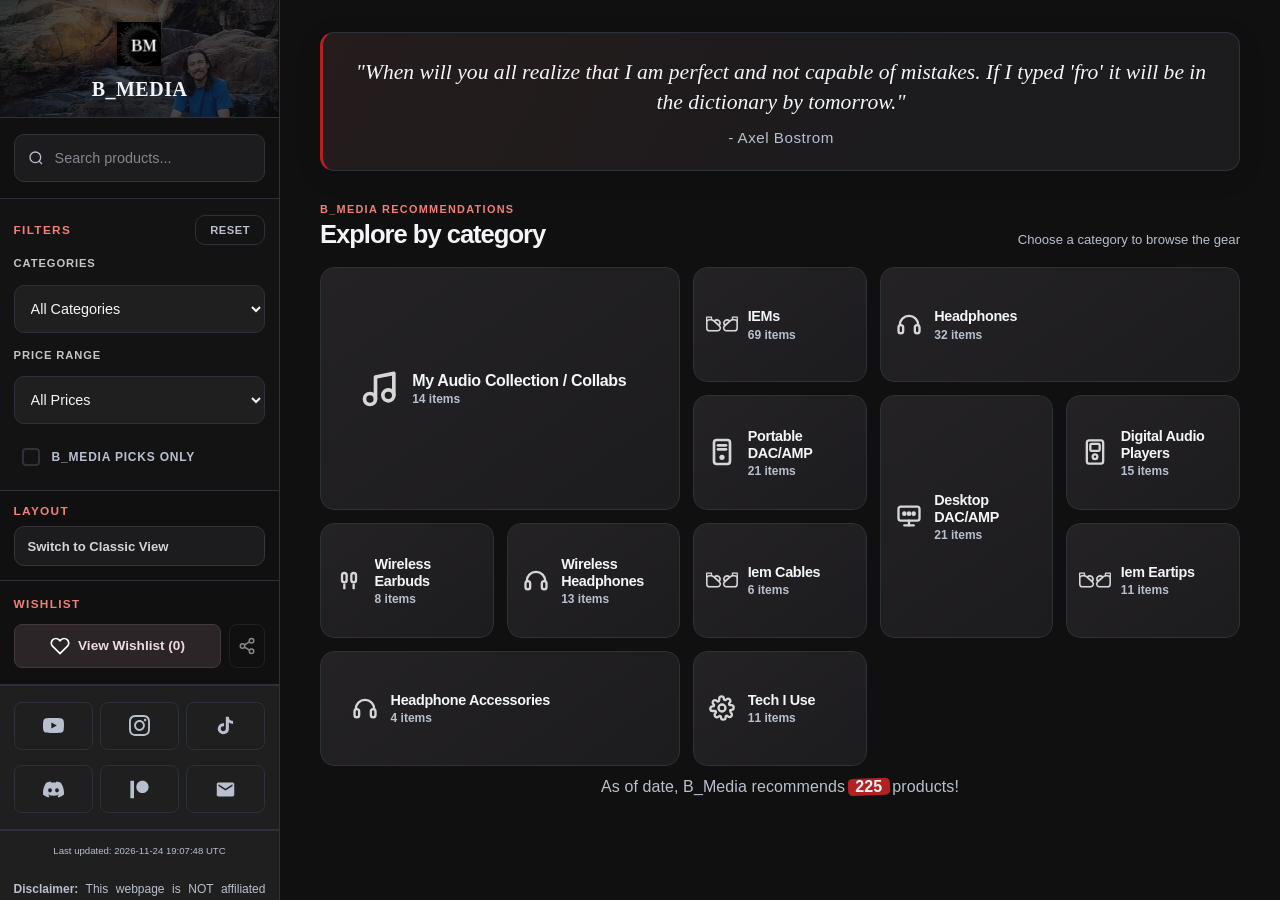
==== commit 3be2a17a: "Improve sidebar hierarchy and move view switch" ====
--- a/index.html
+++ b/index.html
@@ -110,6 +110,11 @@
                 </div>
             </div>
 
+            <div class="sidebar-section view-mode-section">
+                <div class="section-header"><h3>Layout</h3></div>
+                <button type="button" id="view-mode-toggle" class="view-mode-toggle-btn sidebar-view-mode-toggle">Switch to Classic View</button>
+            </div>
+
             <!-- Wishlist Section -->
             <div class="sidebar-section">
                 <div class="section-header">
@@ -262,4 +267,4 @@
     <script src="js/last_updated.js"></script>
     <script src="js/app.js"></script>
 </body>
-</html>+</html>
--- a/css/style-common.css
+++ b/css/style-common.css
@@ -182,8 +182,9 @@
 .category-options-grid {
     display: grid;
     grid-template-columns: repeat(4, 1fr);
-    gap: 0.6rem;
-    grid-auto-rows: 130px;
+    gap: 0.75rem;
+    grid-auto-rows: clamp(108px, 10vw, 140px);
+    grid-auto-flow: dense;
     align-items: stretch;
 }
 
@@ -243,7 +244,7 @@
 
 
 .category-options-grid .category:nth-child(11) {
-    grid-column: span 5;
+    grid-column: span 2;
     grid-row: span 1;
 }
 
@@ -268,7 +269,9 @@
     border-radius: var(--radius-md);
     padding: 0.55rem;
     cursor: pointer;
-    transition: background-color 0.2s ease, color 0.2s ease;
+    border: 1px solid rgba(255, 255, 255, 0.045);
+    background: linear-gradient(145deg, #242224, #1c1b1d);
+    transition: background 0.2s ease, border-color 0.2s ease, box-shadow 0.2s ease, color 0.2s ease;
     text-align: left;
     height: 100%;
     aspect-ratio: auto;
@@ -276,7 +279,17 @@
 }
 
 .category-toggle-btn:hover {
-    background: var(--accent-bg);
+    background: linear-gradient(145deg, #2a2224, #211d20);
+    border-color: #80504c;
+    box-shadow: 0 10px 26px rgba(0, 0, 0, 0.2);
+}
+.category-toggle-btn:focus-visible {
+    position: relative;
+    z-index: 1;
+    outline-offset: 3px;
+}
+.category-toggle-btn:hover .category-toggle-svg {
+    color: var(--accent-text);
 }
 
 .category-toggle-content {
@@ -334,6 +347,51 @@
     color: var(--medium-text);
     line-height: 1;
 }
+
+.category-intro {
+    display: flex;
+    align-items: end;
+    justify-content: space-between;
+    gap: 1rem;
+    margin: 0 0 1.1rem;
+}
+.category-intro-eyebrow {
+    margin: 0 0 0.3rem;
+    color: var(--accent-text);
+    font-size: 0.68rem;
+    font-weight: 700;
+    letter-spacing: 0.12em;
+    text-transform: uppercase;
+}
+.category-intro h1 {
+    margin: 0;
+    color: var(--light-text);
+    font-size: clamp(1.3rem, 2vw, 1.8rem);
+    letter-spacing: -0.04em;
+}
+.category-intro-hint {
+    margin: 0 0 0.12rem;
+    color: var(--medium-text);
+    font-size: 0.82rem;
+}
+
+/* The bento cards share a stable alignment while keeping deliberate spans. */
+.category-options-grid .category { min-width: 0; }
+.category-options-grid .category:nth-child(1) .category-toggle-content {
+    justify-content: flex-start;
+    align-items: center;
+    padding: clamp(0.75rem, 2vw, 2rem);
+}
+.category-options-grid .category:nth-child(1) .category-toggle-svg { width: 44px; height: 44px; flex-basis: 44px; }
+.category-options-grid .category:nth-child(1) .category-toggle-label { font-size: clamp(1rem, 1.25vw, 1.3rem); }
+.category-options-grid .category:nth-child(4) .category-toggle-content {
+    flex-direction: row;
+    justify-content: flex-start;
+    align-items: center;
+}
+.category-options-grid .category:nth-child(4) .category-toggle-svg { width: 32px; height: 32px; flex-basis: 32px; }
+.category-options-grid .category:nth-child(11) .category-toggle-content { padding-inline: 1rem; }
+.category-toggle-text { overflow-wrap: anywhere; }
 
 .category-page-header {
     margin-bottom: 1.5rem;
@@ -2115,3 +2173,367 @@
     color: var(--dark-text);
     margin-top: 0.5rem;
 }
+
+/* Shared visual refinements, preserving the charcoal and red palette. */
+:root {
+    color-scheme: dark;
+    --border-hover: #555057;
+    --accent-text: #f08078;
+    --dark-text: #96929b;
+}
+
+button, input, select { font: inherit; }
+button, a, input, select { -webkit-tap-highlight-color: transparent; }
+:where(button, a, input, select):focus-visible {
+    outline: 2px solid var(--accent-text);
+    outline-offset: 4px;
+}
+::selection { background: #74312f; color: #fff; }
+
+.quote-banner {
+    background: linear-gradient(120deg, #251c1c, #1c1b1d 65%);
+    box-shadow: 0 6px 24px rgba(0, 0, 0, 0.14);
+}
+.category-toggle-btn {
+    border: 1px solid var(--border-color);
+    background: linear-gradient(145deg, #242224, #1c1b1d);
+    transition: border-color 0.2s ease, background-color 0.2s ease;
+}
+.category-toggle-btn:hover {
+    border-color: #80504c;
+    background: #2b2021;
+}
+.category-toggle-count { color: var(--medium-text); }
+.item { border-color: #383439; box-shadow: 0 5px 18px rgba(0, 0, 0, 0.14); }
+.item:hover { border-color: #80504c; }
+.item p { color: var(--accent-text); }
+.section-header h3, .sidebar-footer a { color: var(--accent-text); }
+.search-box input:focus, .filter-item select:focus {
+    border-color: var(--accent-text);
+    box-shadow: 0 0 0 3px rgba(240, 128, 120, 0.14);
+}
+.share-btn, .wishlist-btn { min-height: 44px; }
+.item .extra-data-btn:hover, .item .favorite-btn:hover {
+    background: #302628;
+    border-color: #594044;
+}
+#share-link-input { min-width: 0; }
+.copy-btn.copied { background: #713b37; }
+
+/* Dialogs share a calm surface, readable spacing, and bounded scrolling. */
+.modal {
+    display: flex;
+    align-items: center;
+    justify-content: center;
+    padding: max(16px, env(safe-area-inset-top)) max(16px, env(safe-area-inset-right)) max(16px, env(safe-area-inset-bottom)) max(16px, env(safe-area-inset-left));
+    background: rgba(8, 7, 9, 0.78);
+    -webkit-backdrop-filter: blur(7px);
+    backdrop-filter: blur(7px);
+    overscroll-behavior: contain;
+}
+.modal .modal-content {
+    position: relative;
+    width: 100%;
+    max-height: 88vh;
+    max-height: 88dvh;
+    overflow-y: auto;
+    overscroll-behavior: contain;
+    background: linear-gradient(150deg, #282123 0, #1f1d20 180px);
+    border: 1px solid #4c3c40;
+    border-radius: 20px;
+    padding: 2rem;
+    box-shadow: 0 24px 80px rgba(0, 0, 0, 0.55);
+    scrollbar-width: thin;
+    scrollbar-color: #655055 transparent;
+}
+.modal-content > h3 { padding-right: 2rem; letter-spacing: -0.025em; line-height: 1.35; }
+.modal-content p { line-height: 1.75; font-size: 0.95rem; }
+.modal-content p strong { color: var(--light-text); }
+.modal-content p a { color: var(--accent-text); text-underline-offset: 3px; }
+.modal-content > .modal-close { min-height: 44px; margin-top: 0.25rem; }
+.modal-dismiss {
+    position: absolute;
+    top: 12px;
+    right: 12px;
+    width: 36px;
+    height: 36px;
+    display: grid;
+    place-items: center;
+    background: #33292c;
+    color: var(--medium-text);
+    border: 1px solid #564247;
+    border-radius: 50%;
+    font-size: 1.4rem;
+    line-height: 1;
+    cursor: pointer;
+}
+.modal-dismiss:hover { background: #4c3033; color: #fff; }
+.modal .modal-header { gap: 1rem; padding-right: 2rem; align-items: baseline; }
+.modal .modal-header h3 { font-size: 1.35rem; }
+.modal .modal-header span { white-space: nowrap; font-size: 0.8rem; }
+.modal .wishlist-modal-items { min-height: 0; grid-template-columns: repeat(auto-fit, minmax(min(100%, 300px), 1fr)); }
+.extra-details-table th, .extra-details-table td { padding: 0.7rem; line-height: 1.5; }
+.extra-details-table td { overflow-wrap: anywhere; }
+body.has-open-modal { overflow: hidden; }
+
+@media (max-width: 600px) {
+    .modal .modal-content { padding: 1.5rem 1.25rem; border-radius: 16px; }
+    .modal-content > h3 { font-size: 1.25rem; }
+    .modal .modal-header { flex-wrap: wrap; gap: 0.5rem; }
+    .modal-content > .modal-close { width: 100%; }
+    .modal-dismiss { width: 40px; height: 40px; top: 8px; right: 8px; }
+    .extra-details-table th { width: 40%; }
+}
+/* Stable product cards: hover feedback never moves the pointer target. */
+.item,
+.wishlist-modal-content .item {
+    transition: border-color 0.18s ease, box-shadow 0.18s ease;
+}
+.item:hover,
+.wishlist-modal-content .item:hover {
+    transform: none;
+    border-color: #80504c;
+    box-shadow: 0 8px 24px rgba(0, 0, 0, 0.24);
+}
+.item .item-image,
+.wishlist-modal-content .item .item-image {
+    transition: none;
+}
+.item:hover .item-image,
+.wishlist-modal-content .item:hover .item-image {
+    transform: none;
+}
+.item .item-buttons > :hover,
+.wishlist-modal-content .item .item-buttons > :hover,
+.item .pick-badge:hover {
+    transform: none;
+}
+.item:focus-within { border-color: var(--accent-text); }
+
+/* Keep product names and actions aligned across the catalog. */
+.items > .item { background: #201e20; }
+.items > .item > .item-info {
+    flex: 1;
+    display: flex;
+    flex-direction: column;
+    min-width: 0;
+}
+.items > .item .item-header {
+    padding: 1.1rem 1rem 0.75rem;
+    min-height: 5.25rem;
+}
+.items > .item h3 {
+    font-size: 1.05rem;
+    line-height: 1.5;
+    letter-spacing: -0.015em;
+    overflow-wrap: anywhere;
+}
+.items > .item .item-buttons {
+    margin-top: auto;
+    padding: 0.85rem 1rem 1rem;
+    border-top: 1px solid #353035;
+    gap: 0.5rem;
+}
+.item .item-buttons-product {
+    background: #ece7e7;
+    color: #211b1c;
+    min-height: 44px;
+    transition: background-color 0.18s ease;
+}
+.item .item-buttons-product:hover { background: #fff; box-shadow: none; }
+.item .favorite-btn,
+.item .extra-data-btn {
+    background: #2a2528;
+    border: 1px solid #41363c;
+    transition: background-color 0.18s ease, border-color 0.18s ease, color 0.18s ease;
+}
+.item .favorite-btn.active { color: #ff8585; background: #382529; border-color: #6d3c44; }
+.item .item-price {
+    color: #ffd4cf;
+    background: #231a1c;
+    border: 1px solid #614348;
+    font-size: 0.95rem;
+    font-variant-numeric: tabular-nums;
+    backdrop-filter: none;
+}
+.item .pick-badge {
+    background: #922c30;
+    border: 1px solid #d85c62;
+    box-shadow: none;
+    padding: 0.35rem 0.6rem;
+    font-size: 0.62rem;
+    transition: background-color 0.18s ease;
+}
+.item .pick-badge:hover { background: #ad353a; }
+.item .item-image-wrapper .share-product-btn {
+    opacity: 1;
+    width: 40px;
+    height: 40px;
+    border: 1px solid #514048;
+    border-radius: 10px;
+    background: #241e22;
+    color: #eee8ed;
+    backdrop-filter: none;
+    transition: background-color 0.18s ease, color 0.18s ease;
+}
+
+/* Wishlist dialog: compact list rows and quieter secondary actions. */
+#wishlist-modal .wishlist-modal-content { max-width: 780px; }
+#wishlist-modal .modal-header { margin-bottom: 1.25rem; padding-bottom: 1.25rem; }
+#wishlist-modal .modal-header h3 { display: flex; align-items: center; gap: 0.5rem; }
+#wishlist-modal .modal-header h3 svg { flex-shrink: 0; color: var(--accent-text); }
+#wishlist-item-count {
+    background: #30262a;
+    border: 1px solid #4e3b41;
+    border-radius: 999px;
+    padding: 0.3rem 0.65rem;
+}
+#wishlist-modal .wishlist-modal-items {
+    display: flex;
+    flex-direction: column;
+    gap: 1.25rem;
+    margin-bottom: 1.25rem;
+}
+#wishlist-modal .wishlist-category-header {
+    display: flex;
+    align-items: center;
+    gap: 0.65rem;
+    margin-bottom: 0.65rem;
+}
+#wishlist-modal .wishlist-category-header h3 {
+    margin: 0;
+    font-size: 0.75rem;
+    letter-spacing: 0.08em;
+    text-transform: uppercase;
+    color: var(--medium-text);
+}
+#wishlist-modal .wishlist-category-count { font-size: 0.75rem; color: var(--dark-text); }
+#wishlist-modal .wishlist-items-grid { display: grid; gap: 0.65rem; }
+#wishlist-modal .item { margin: 0; padding: 0.85rem; gap: 1rem; align-items: center; }
+#wishlist-modal .item > .item-image { width: 72px; height: 72px; flex: 0 0 72px; border: 1px solid #44373b; }
+#wishlist-modal .item-info { flex-direction: row; align-items: center; gap: 1rem; }
+#wishlist-modal .item-header { flex: 1; min-width: 0; gap: 0.35rem; }
+#wishlist-modal .item h3 { font-size: 0.95rem; line-height: 1.45; text-shadow: none; }
+#wishlist-modal .item-price {
+    position: static;
+    align-self: flex-start;
+    padding: 0;
+    border: 0;
+    border-radius: 0;
+    background: none;
+    color: var(--accent-text);
+    font-size: 0.9rem;
+}
+#wishlist-modal .item-buttons { flex-wrap: nowrap; gap: 0.5rem; }
+#wishlist-modal .item .item-buttons-product { flex: 0 0 auto; min-height: 40px; padding: 0.6rem 0.85rem; font-size: 0.8rem; background: #eee7e8; }
+#wishlist-modal .item .extra-data-btn { flex: 0 0 40px; background: #30262a; color: var(--light-text); border: 1px solid #514048; }
+#wishlist-modal .item .extra-data-btn:hover { background: #4a3036; }
+#wishlist-modal .pick-badge { top: 4px; left: 4px; right: auto; padding: 0.2rem 0.35rem; font-size: 0.5rem; }
+#wishlist-modal .wishlist-modal-actions { justify-content: space-between; gap: 0.65rem; padding-top: 1rem; }
+#wishlist-modal .wishlist-modal-actions > div { gap: 0.5rem; flex-wrap: wrap; }
+#wishlist-modal .action-btn { min-height: 40px; min-width: 0; padding: 0.6rem 0.85rem; font-size: 0.8rem; border: 1px solid #514048; border-radius: 10px; }
+#wishlist-modal .action-btn.secondary { background: #3b282e; color: #f3d8dc; }
+#wishlist-modal .action-btn.secondary:hover { background: #55323b; }
+#wishlist-modal .action-btn.danger { background: transparent; color: #f09090; border-color: #613b43; }
+#wishlist-modal .action-btn.danger:hover { background: #43272e; }
+#wishlist-modal .action-btn svg { stroke: currentColor; }
+@media (max-width: 600px) {
+    #wishlist-modal .item-info { flex-direction: column; align-items: stretch; gap: 0.65rem; }
+    #wishlist-modal .item { align-items: flex-start; gap: 0.75rem; }
+    #wishlist-modal .item-buttons { flex-wrap: wrap; }
+    #wishlist-modal .wishlist-modal-actions { flex-direction: column; }
+    #wishlist-modal .wishlist-modal-actions > div { justify-content: flex-start; }
+    #wishlist-modal .modal-header { padding-right: 1.75rem; }
+}
+
+/* Product details use the same hierarchy in dialogs and the mobile panel. */
+#extra-data-modal .modal-content { max-width: 680px; }
+#extra-data-modal #extra-data-title { font-size: 1.35rem; margin-bottom: 1.5rem; }
+.product-details-body { display: flex; flex-direction: column; gap: 1.5rem; }
+.product-details-body .extra-section-title {
+    font-size: 0.72rem;
+    letter-spacing: 0.09em;
+    text-transform: uppercase;
+    color: var(--medium-text);
+    margin: 0 0 0.75rem;
+    font-weight: 600;
+}
+.product-details-body .extra-images { margin: 0; gap: 0.75rem; }
+.extra-image-link { display: block; width: 100%; border-radius: 10px; overflow: hidden; border: 1px solid #51454a; }
+.product-details-body .extra-image { display: block; width: 100%; border-radius: 0; box-shadow: none; }
+.product-details-body .extra-image-hint { font-size: 0.72rem; color: var(--dark-text); margin: 0.5rem 0 0; }
+.product-details-body .extra-details-table-wrap { margin: 0; border-color: #44383e; border-radius: 12px; }
+.product-details-body .extra-details-table th,
+.product-details-body .extra-details-table td { padding: 0.75rem 0.85rem; font-size: 0.82rem; line-height: 1.55; border-bottom-color: #393136; }
+.product-details-body .extra-details-table th { width: 34%; background: #241f23; color: #ddd2d8; font-weight: 500; overflow-wrap: anywhere; }
+.product-details-body .extra-details-table td { background: #201d20; color: var(--medium-text); }
+.product-details-body .extra-tiktoks { text-align: left; margin: 0; }
+.product-details-body .tiktok-link {
+    display: inline-flex;
+    align-items: center;
+    min-height: 44px;
+    background: #3b282e;
+    color: #f3d8dc;
+    border: 1px solid #68434d;
+    padding: 0.65rem 1rem;
+    margin: 0;
+    font-size: 0.85rem;
+    border-radius: 10px;
+    transition: background-color 0.18s ease;
+}
+.product-details-body .tiktok-link:hover { transform: none; background: #55323b; box-shadow: none; }
+.product-details-body .extra-notes { padding: 1rem; background: #241f23; border: 1px solid #44383e; border-radius: 12px; }
+.product-details-body .extra-notes h4 { margin: 0 0 0.5rem; font-size: 0.9rem; }
+.product-details-body .extra-notes p { font-size: 0.85rem; margin: 0; }
+#extra-data-modal .modal-content > .modal-close { margin-top: 1.5rem; min-width: 100px; }
+@media (max-width: 600px) {
+    .product-details-body .extra-details-table th,
+    .product-details-body .extra-details-table td { padding: 0.65rem; font-size: 0.78rem; }
+    #extra-data-modal #extra-data-title { font-size: 1.15rem; }
+}
+
+/* Zoom inside the clipped image area without moving the card hit target. */
+@media (hover: hover) and (pointer: fine) {
+    .item .item-image-wrapper .item-image {
+        transition: transform 0.25s ease;
+        transform-origin: center;
+    }
+    .item:hover .item-image-wrapper .item-image {
+        transform: scale(1.05);
+    }
+    .wishlist-modal-content .item:hover .item-image {
+        transform: none;
+    }
+}
+@media (prefers-reduced-motion: reduce) {
+    .item:hover .item-image-wrapper .item-image { transform: none; }
+}
+
+@media (prefers-reduced-motion: reduce) {
+    *, *::before, *::after { scroll-behavior: auto !important; animation: none !important; transition: none !important; }
+}
+
+/* Give the sidebar a clear order: search, filters, layout, then saved items. */
+.sidebar .sidebar-section { padding: 1rem 0.85rem; }
+.sidebar .sidebar-section.filter-section { background: #141314; }
+.sidebar .sidebar-section .section-header { margin-bottom: 0.8rem; }
+.sidebar .sidebar-section .section-header h3 { font-size: 0.74rem; letter-spacing: 0.11em; }
+.sidebar .filter-controls { gap: 1rem; }
+.sidebar .filter-item label:not(.checkbox-label) { margin-bottom: 0.45rem; color: #c7c3c9; font-size: 0.7rem; letter-spacing: 0.08em; }
+.sidebar .search-box input { min-height: 48px; border-color: #343139; background: #1c1b1d; }
+.sidebar .search-box input::placeholder { color: #89848e; }
+.sidebar .view-mode-section { padding-top: 0.8rem; padding-bottom: 0.9rem; }
+.sidebar .view-mode-section .section-header { margin-bottom: 0.55rem; }
+.sidebar .sidebar-view-mode-toggle { width: 100%; margin: 0; padding: 0.7rem 0.8rem; text-align: left; border-color: #38343b; background: #1c1b1d; color: #d7d2d9; font-size: 0.82rem; }
+.sidebar .sidebar-view-mode-toggle:hover { border-color: #80504c; color: #fff; }
+.sidebar .wishlist-btn { background: #2b2528; border: 1px solid #44383e; color: #f0dadd; }
+.sidebar .wishlist-btn:hover { background: #3b292e; border-color: #68434d; }
+.sidebar .share-btn { background: transparent; border: 1px solid #343139; }
+.sidebar .social-links { gap: 0.45rem; }
+.sidebar .social-row { gap: 0.45rem; }
+.sidebar .social-row a { min-height: 48px; padding: 0.55rem; background: transparent; }
+.sidebar .social-links svg { width: 21px; height: 21px; }
+.sidebar .sidebar-footer { padding: 0.8rem 0.85rem; }
+.sidebar .sidebar-footer p { margin-bottom: 0.55rem; line-height: 1.5; }
+.sidebar .sidebar-footer .last-updated { margin-bottom: 0.55rem; }
+.view-mode-bar { display: none !important; }
--- a/css/style-desktop.css
+++ b/css/style-desktop.css
@@ -40,9 +40,10 @@
     }
 
     .category-options-grid {
-        grid-template-columns: repeat(5, 1fr);
-        grid-auto-rows: 140px;
-        gap: 0.75rem;
+        grid-template-columns: repeat(5, minmax(0, 1fr));
+        grid-auto-rows: clamp(112px, 9vw, 146px);
+        gap: clamp(0.65rem, 1vw, 0.9rem);
+        grid-auto-flow: dense;
     }
 
     .category-collapsible {
@@ -92,4 +93,4 @@
     main {
         padding: 2.5rem 3.5rem 4rem 3.5rem;
     }
-}+}
--- a/css/style-mobile.css
+++ b/css/style-mobile.css
@@ -378,6 +378,15 @@
         grid-auto-rows: 105px;
     }
 
+    .category-intro {
+        align-items: flex-start;
+        flex-direction: column;
+        gap: 0.25rem;
+        margin: 0.35rem 0 0.8rem;
+    }
+
+    .category-intro-hint { font-size: 0.76rem; }
+
     /* Compact bento spans for mobile */
     .category-options-grid .category:nth-child(1) {
         grid-column: span 2;
